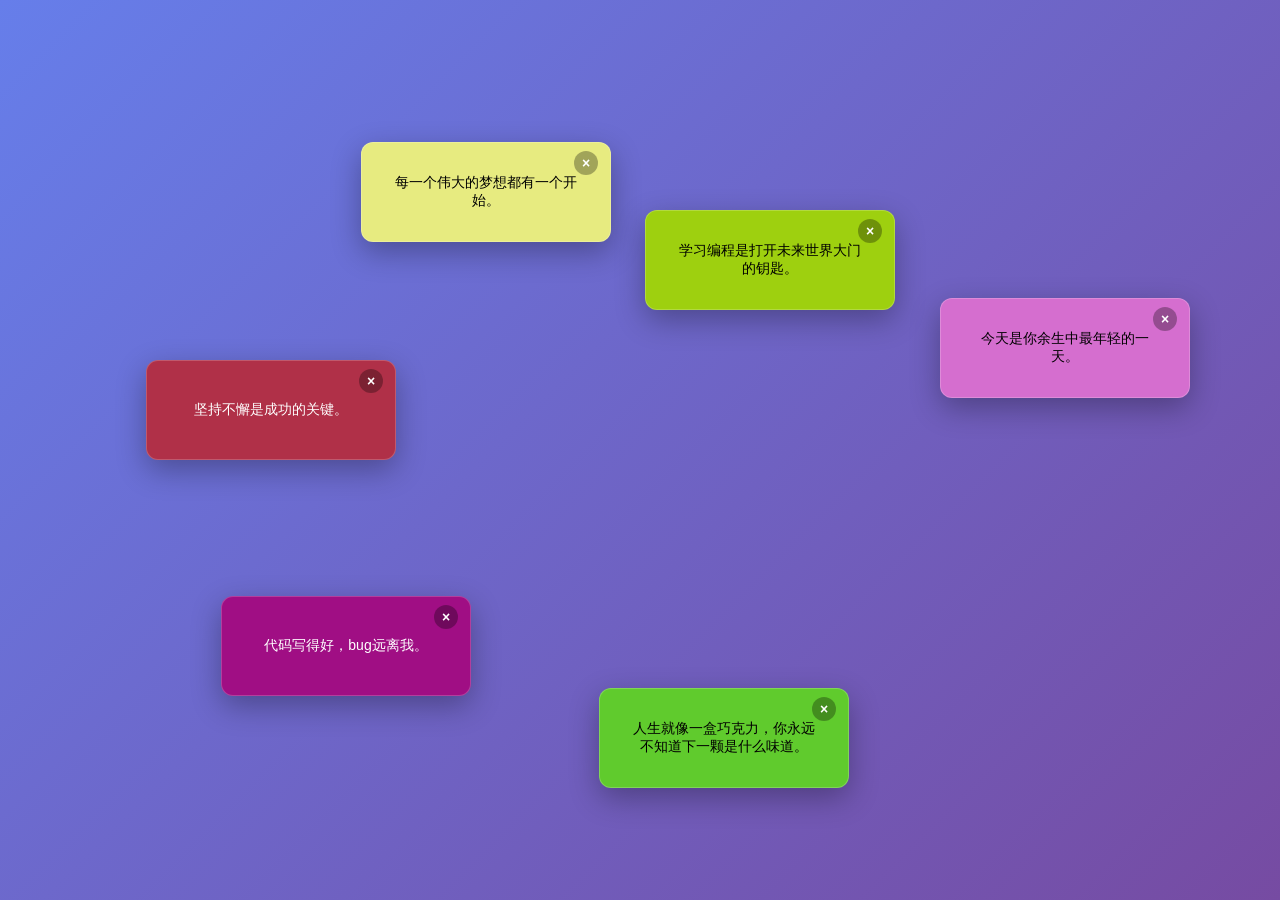
==== index.html @ d0729423 "Add files via upload" ====
<!DOCTYPE html>
<html lang="zh-CN">
<head>
    <meta charset="UTF-8">
    <meta name="viewport" content="width=device-width, initial-scale=1.0">
    <title>随机窗口生成器</title>
    <style>
        * {
            margin: 0;
            padding: 0;
            box-sizing: border-box;
        }

        body {
            font-family: "PingFang SC", "Microsoft YaHei", sans-serif;
            background: linear-gradient(135deg, #667eea 0%, #764ba2 100%);
            min-height: 100vh;
            overflow: hidden;
        }

        .message-window {
            position: fixed;
            width: 250px;
            min-height: 100px;
            border-radius: 12px;
            box-shadow: 0 10px 30px rgba(0,0,0,0.3);
            display: flex;
            align-items: center;
            justify-content: center;
            text-align: center;
            padding: 20px;
            font-size: 14px;
            color: white;
            z-index: 1000;
            cursor: move;
            transition: all 0.3s ease;
            border: 1px solid rgba(255,255,255,0.2);
        }

        .close-btn {
            position: absolute;
            top: 8px;
            right: 12px;
            background: rgba(0,0,0,0.3);
            border: none;
            color: white;
            border-radius: 50%;
            width: 24px;
            height: 24px;
            cursor: pointer;
            font-size: 14px;
            font-weight: bold;
            display: flex;
            align-items: center;
            justify-content: center;
        }

        .close-btn:hover {
            background: rgba(0,0,0,0.5);
            transform: scale(1.1);
        }
    </style>
</head>
<body>
    <script>
        // 页面加载后自动开始
        window.addEventListener('load', function() {
            const sentences = [
                "人生就像一盒巧克力，你永远不知道下一颗是什么味道。",
                "代码写得好，bug远离我。",
                "学习编程是打开未来世界大门的钥匙。",
                "每一个伟大的梦想都有一个开始。",
                "坚持不懈是成功的关键。",
                "今天是你余生中最年轻的一天。",
                "创新就是把复杂的事情变得简单。",
                "耐心是智慧的伙伴。",
                "机会总是留给有准备的人。",
                "行动胜过千言万语。"
            ];

            let currentIndex = 0;
            let windowCount = 0;
            const intervalMs = 100;

            function generateRandomColor() {
                const r = Math.floor(Math.random() * 256).toString(16).padStart(2, '0');
                const g = Math.floor(Math.random() * 256).toString(16).padStart(2, '0');
                const b = Math.floor(Math.random() * 256).toString(16).padStart(2, '0');
                return `#${r}${g}${b}`;
            }

            function chooseTextColor(backgroundColor) {
                const r = parseInt(backgroundColor.substring(1, 3), 16);
                const g = parseInt(backgroundColor.substring(3, 5), 16);
                const b = parseInt(backgroundColor.substring(5, 7), 16);
                const brightness = (r * 299 + g * 587 + b * 114) / 1000;
                return brightness < 128 ? 'white' : 'black';
            }

            function getRandomPosition() {
                const windowWidth = 250;
                const windowHeight = 100;
                const maxX = window.innerWidth - windowWidth - 20;
                const maxY = window.innerHeight - windowHeight - 20;
                const x = Math.max(10, Math.floor(Math.random() * maxX));
                const y = Math.max(10, Math.floor(Math.random() * maxY));
                return { x, y };
            }

            function createWindow() {
                if (currentIndex >= sentences.length) {
                    currentIndex = 0;
                }

                const sentence = sentences[currentIndex];
                const bgColor = generateRandomColor();
                const textColor = chooseTextColor(bgColor);
                const position = getRandomPosition();

                const windowElement = document.createElement('div');
                windowElement.className = 'message-window';
                windowElement.style.backgroundColor = bgColor;
                windowElement.style.color = textColor;
                windowElement.style.left = `${position.x}px`;
                windowElement.style.top = `${position.y}px`;

                windowElement.innerHTML = `
                    <button class="close-btn" onclick="this.parentElement.remove()">×</button>
                    <div style="padding: 10px; word-break: break-word;">${sentence}</div>
                `;

                // 添加拖拽功能
                let pos1 = 0, pos2 = 0, pos3 = 0, pos4 = 0;
                windowElement.onmousedown = dragMouseDown;

                function dragMouseDown(e) {
                    e = e || window.event;
                    e.preventDefault();
                    pos3 = e.clientX;
                    pos4 = e.clientY;
                    document.onmouseup = closeDragElement;
                    document.onmousemove = elementDrag;
                }

                function elementDrag(e) {
                    e = e || window.event;
                    e.preventDefault();
                    pos1 = pos3 - e.clientX;
                    pos2 = pos4 - e.clientY;
                    pos3 = e.clientX;
                    pos4 = e.clientY;
                    windowElement.style.top = (windowElement.offsetTop - pos2) + "px";
                    windowElement.style.left = (windowElement.offsetLeft - pos1) + "px";
                }

                function closeDragElement() {
                    document.onmouseup = null;
                    document.onmousemove = null;
                }

                document.body.appendChild(windowElement);
                windowCount++;
                currentIndex++;
            }

            // 延迟1秒后开始生成，模拟Python代码的after(1000)
            setTimeout(() => {
                // 每100ms生成一个窗口，与Python代码interval_ms=100一致
                setInterval(createWindow, intervalMs);
            }, 1000);
        });
    </script>
</body>
</html>
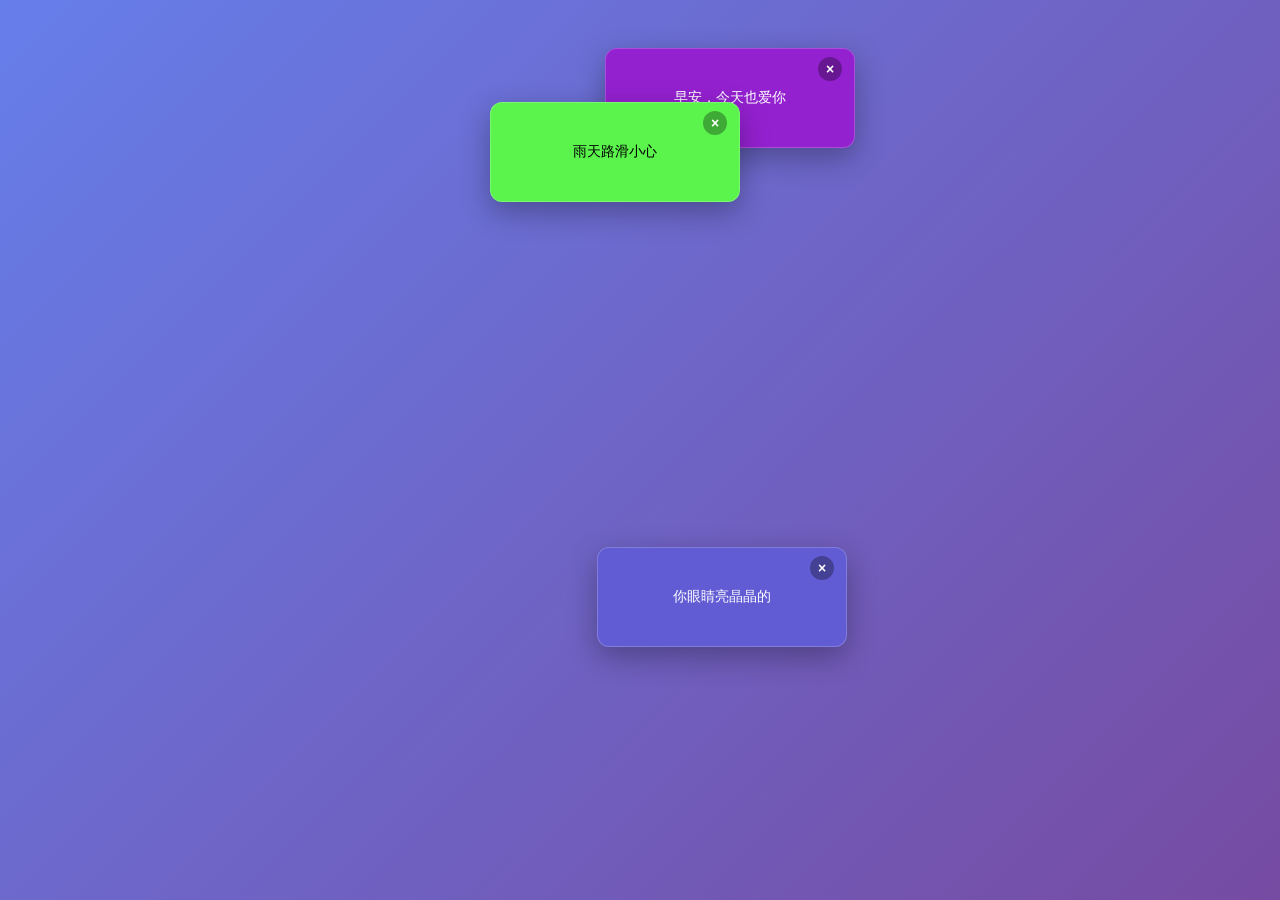
==== commit 80ebed20: "Update index.html" ====
--- a/index.html
+++ b/index.html
@@ -33,7 +33,7 @@
             color: white;
             z-index: 1000;
             cursor: move;
-            transition: all 0.3s ease;
+            transition: all 0.3 ease;
             border: 1px solid rgba(255,255,255,0.2);
         }
 
@@ -66,16 +66,124 @@
         // 页面加载后自动开始
         window.addEventListener('load', function() {
             const sentences = [
-                "人生就像一盒巧克力，你永远不知道下一颗是什么味道。",
-                "代码写得好，bug远离我。",
-                "学习编程是打开未来世界大门的钥匙。",
-                "每一个伟大的梦想都有一个开始。",
-                "坚持不懈是成功的关键。",
-                "今天是你余生中最年轻的一天。",
-                "创新就是把复杂的事情变得简单。",
-                "耐心是智慧的伙伴。",
-                "机会总是留给有准备的人。",
-                "行动胜过千言万语。"
+                "早安，今天也爱你",  
+    "雨天路滑小心",      
+    "你眼睛亮晶晶的",    
+    "累了就歇会儿",      
+    "给你留了糖果",      
+    "晚安，晚安晚安",    
+    "想陪你走一段",      
+    "你的笑治愈我",      
+    "天冷，喝口热汤",    
+    "今天也很想你",      
+    "别怕，有我在呀",    
+    "头发乱了，我帮你",  
+    "早餐吃了吗？",      
+    "月光洒在你身上",    
+    "慢慢来，不着急",    
+    "你喜欢的我都记着",  
+    "下雨，带伞没？",    
+    "抱一下会暖和",      
+    "今天辛苦啦",        
+    "想和你分享日常",    
+    "你比糖还甜",        
+    "早点睡，明天见",    
+    "风吹得像你手",      
+    "睡不着，想你了",    
+    "你是我小确幸",      
+    "天晴，一起散步",    
+    "别熬夜，对身体好",  
+    "你的存在很安心",    
+    "想帮你揉揉肩",      
+    "早餐吃热的哦",      
+    "下雨，别淋湿",      
+    "你声音治愈我",      
+    "和你聊天很放松",    
+    "今天也要开心呀",    
+    "晚安，做个甜梦",    
+    "你是我心之所向",    
+    "天冷，围巾戴上",    
+    "累了就靠我肩上",    
+    "给你留了灯",        
+    "想牵你的手走",      
+    "你笑起来像春天",    
+    "记得带外套",        
+    "今天也很喜欢你",    
+    "别担心，有我呢",    
+    "你是我小太阳",      
+    "下雨，路上慢点",    
+    "想给你买奶茶",      
+    "晚安，爱你哟",      
+    "你头发该梳了",      
+    "今天过得怎么样？",  
+    "抱你一下就好",      
+    "你比星星亮",        
+    "早点休息呀",        
+    "想和你一起吃饭",    
+    "天凉，多穿点",      
+    "你笑起来真好看",    
+    "给你带了零食",      
+    "睡吧，梦里有我",    
+    "天晴，一起去玩",    
+    "别熬夜，早点睡",    
+    "你的名字我记牢",    
+    "想帮你拿东西",      
+    "早餐吃鸡蛋哦",      
+    "下雨，别踩水坑",    
+    "今天也想见你",      
+    "别担心，有我陪",    
+    "你是我小温暖",      
+    "下雨，路上小心",    
+    "想给你送花",        
+    "晚安，爱你哦",      
+    "你头发该洗了",      
+    "今天累不累？",      
+    "抱你，就不冷了",    
+    "你比月亮圆",        
+    "早点睡，身体好",    
+    "想和你一起散步",    
+    "天凉，穿秋裤",      
+    "你笑起来真甜",      
+    "给你带了水果",      
+    "你是我小幸运",      
+    "下雨，别淋感冒",    
+    "想给你买蛋糕",      
+    "晚安，做个美梦",    
+    "你是我心头好",      
+    "天冷，戴手套",      
+    "累了就说出来",      
+    "想帮你揉肩膀",      
+    "早餐吃包子哦",      
+    "下雨，别弄湿鞋子",  
+    "你声音很温柔",      
+    "和你一起很放松",    
+    "今天也要开心哦",    
+    "想牵你的指尖",      
+    "你笑起来像阳光",    
+    "记得带伞呀",        
+    "今天也想聊天",      
+    "你是心尖宝",        
+    "天冷，喝热汤哦",    
+    "累了就休息会儿",    
+    "想牵你的衣角",      
+    "你笑很温柔",        
+    "天冷，围巾围好",    
+    "累了就休息下",      
+    "给你留了位置",      
+    "想牵你的手",        
+    "你笑很治愈",        
+    "记得带外套啦",      
+    "今天也想见你呀",    
+    "别担心，我陪",      
+    "你是小幸运",        
+    "下雨，别淋湿啦",    
+    "想给你送花呀",      
+    "你是心头好",        
+    "天冷，戴手套呀",    
+    "想牵你的衣角呀",    
+    "你笑很温柔呀",      
+    "记得带外套哦",      
+    "今天也很爱你呀"   
             ];
 
             let currentIndex = 0;
@@ -172,3 +280,4 @@
     </script>
 </body>
 </html>
+
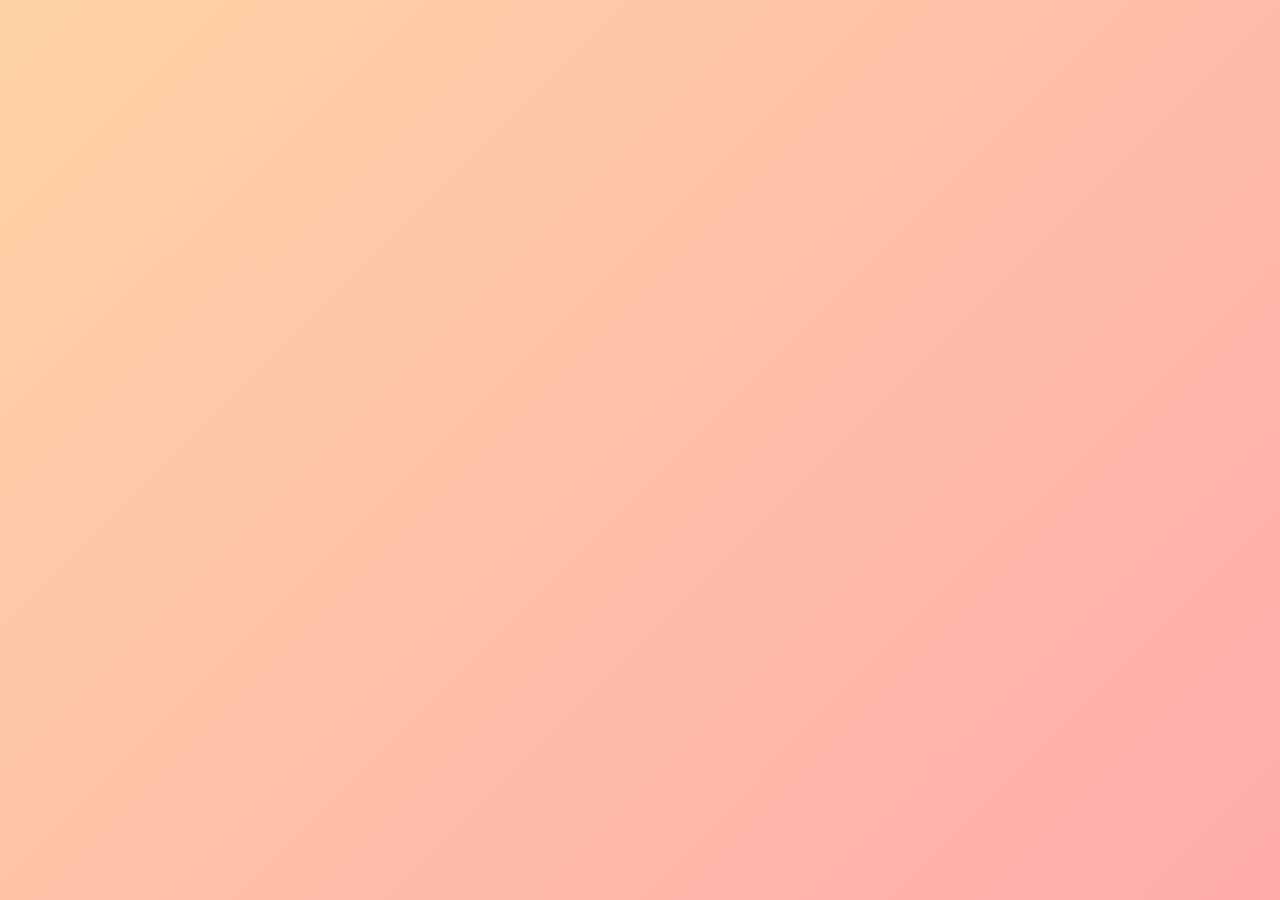
==== commit 69844aaf: "Update index.html" ====
--- a/index.html
+++ b/index.html
@@ -3,7 +3,7 @@
 <head>
     <meta charset="UTF-8">
     <meta name="viewport" content="width=device-width, initial-scale=1.0">
-    <title>随机窗口生成器</title>
+    <title>西南真IKUN的祝福</title>
     <style>
         * {
             margin: 0;
@@ -13,15 +13,15 @@
 
         body {
             font-family: "PingFang SC", "Microsoft YaHei", sans-serif;
-            background: linear-gradient(135deg, #667eea 0%, #764ba2 100%);
+            background: linear-gradient(135deg, #FFD3A5 0%, #FFABAB 100%);
             min-height: 100vh;
             overflow: hidden;
         }
 
         .message-window {
             position: fixed;
-            width: 250px;
-            min-height: 100px;
+            width: 150px;
+            min-height: 60px;
             border-radius: 12px;
             box-shadow: 0 10px 30px rgba(0,0,0,0.3);
             display: flex;
@@ -183,7 +183,9 @@
     "想牵你的衣角呀",    
     "你笑很温柔呀",      
     "记得带外套哦",      
-    "今天也很爱你呀"   
+    "今天也很爱你呀"
+    “装逼我让你飞起来”
+     “小逼崽子”
             ];
 
             let currentIndex = 0;
@@ -281,3 +283,6 @@
 </body>
 </html>
 
+
+
+
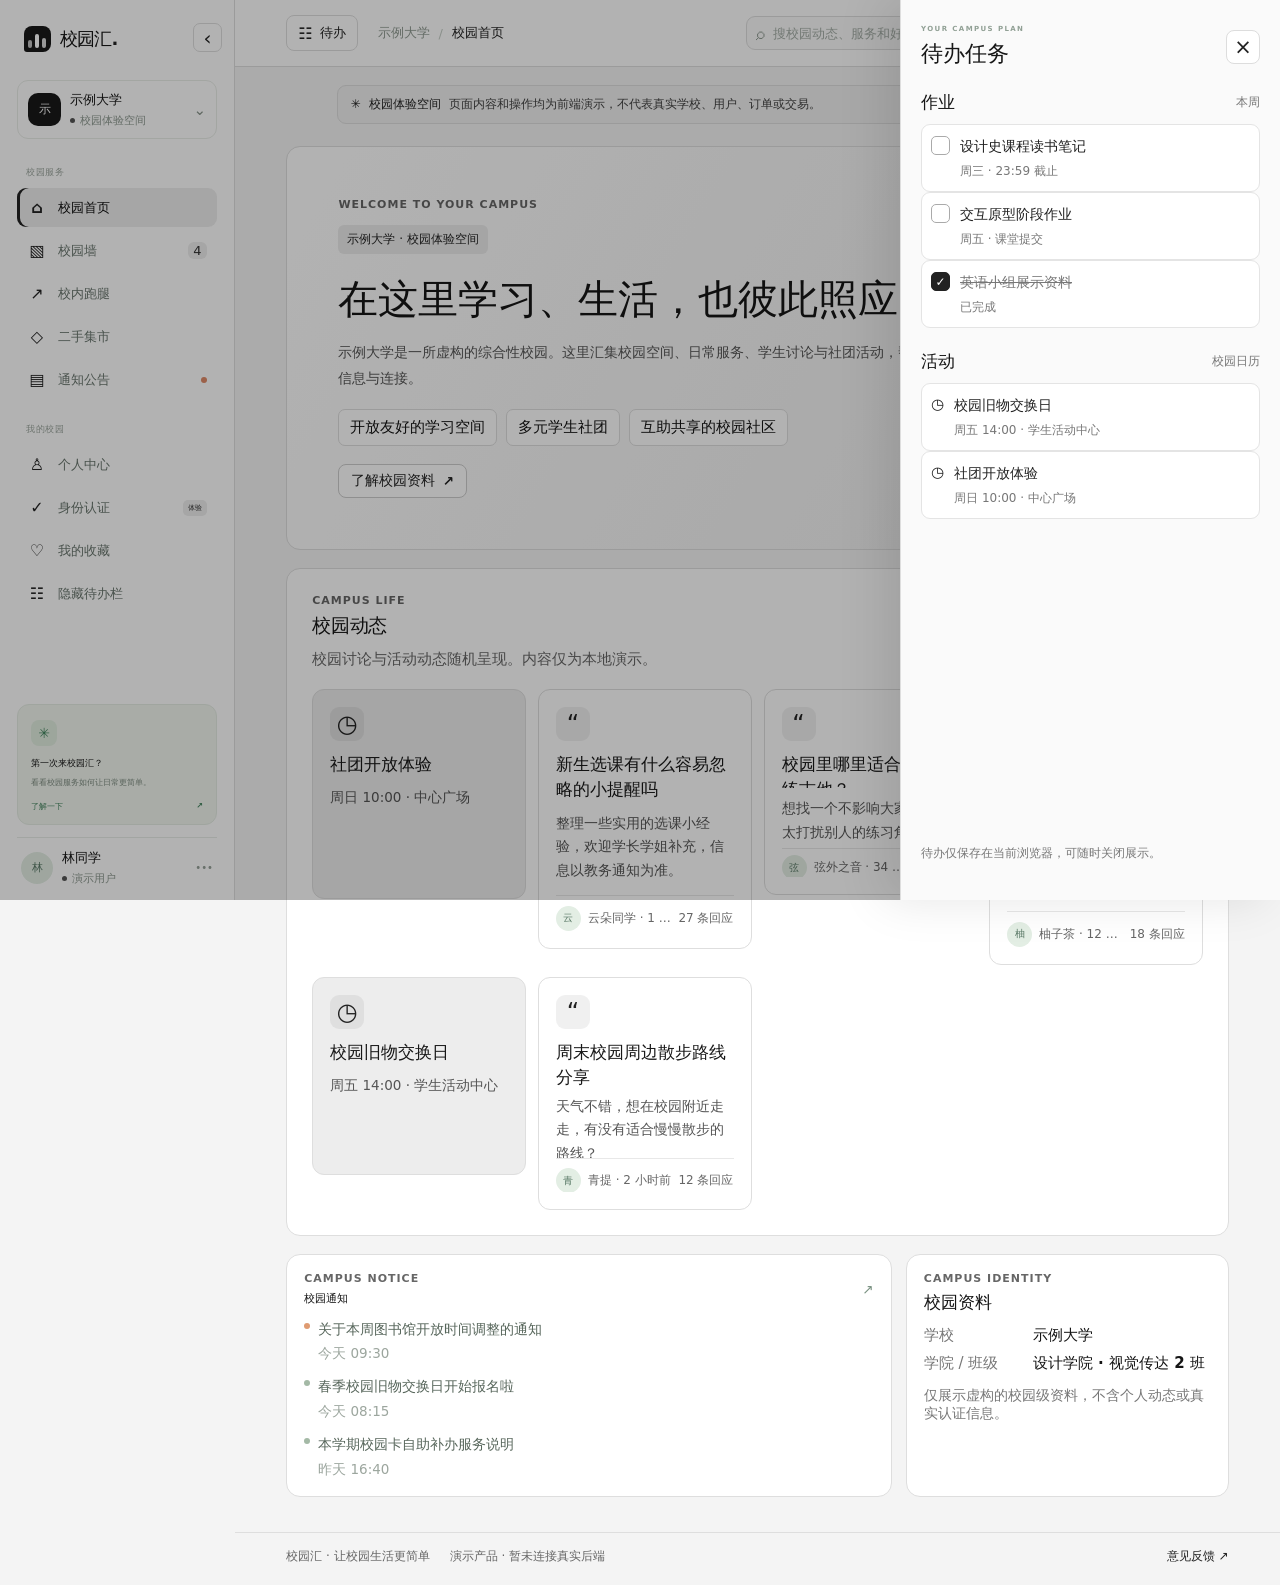
==== commit 442f4338: "Add files via upload" ====
--- a/index.html
+++ b/index.html
@@ -1,288 +1,97 @@
-<!DOCTYPE html>
+<!doctype html>
 <html lang="zh-CN">
-<head>
-    <meta charset="UTF-8">
-    <meta name="viewport" content="width=device-width, initial-scale=1.0">
-    <title>西南真IKUN的祝福</title>
-    <style>
-        * {
-            margin: 0;
-            padding: 0;
-            box-sizing: border-box;
-        }
+  <head>
+    <meta charset="utf-8" />
+    <meta name="viewport" content="width=device-width, initial-scale=1" />
+    <meta name="theme-color" content="#f4f4f4" />
+    <meta name="description" content="校园汇——连接同校同学的校园生活服务平台。发现校园动态、互助跑腿、二手好物与校园通知。" />
+    <meta name="keywords" content="校园汇,校园生活,校园跑腿,校园二手,校园社区" />
+    <title>校园汇 — 校园生活，一起汇</title>
+    <link rel="stylesheet" href="./style.css" />
+    <script src="./content.js" defer></script>
+    <script src="./api.js" defer></script>
+    <script src="./script.js" defer></script>
+  </head>
+  <body>
+    <a class="skip-link" href="#main-content">跳到主要内容</a>
+    <div class="app-frame">
+      <aside class="sidebar" id="sidebar">
+        <a class="brand" href="#/home" aria-label="校园汇首页">
+          <span class="brand-icon" aria-hidden="true"><span></span><span></span><span></span></span>
+          <span>校园汇<span class="brand-period">.</span></span>
+        </a>
+        <button class="nav-collapse-button" type="button" data-action="toggle-nav" aria-label="折叠导航栏" aria-controls="sidebar" aria-expanded="true"><span aria-hidden="true">‹</span></button>
+        <button class="campus-switcher" type="button" data-action="campus-switch">
+          <span class="campus-avatar">示</span><span class="campus-name"><strong>示例大学</strong><small><i></i> 校园体验空间</small></span><span class="chevron">⌄</span>
+        </button>
+        <div class="side-label">校园服务</div>
+        <nav class="side-nav" aria-label="校园服务导航">
+          <a href="#/home" data-route="home"><span class="nav-icon">⌂</span>校园首页</a>
+          <a href="#/wall" data-route="wall"><span class="nav-icon">▧</span>校园墙<span class="nav-count" id="wall-count">4</span></a>
+          <a href="#/errands" data-route="errands"><span class="nav-icon">↗</span>校内跑腿</a>
+          <a href="#/market" data-route="market"><span class="nav-icon">◇</span>二手集市</a>
+          <a href="#/notices" data-route="notices"><span class="nav-icon">▤</span>通知公告<span class="unread-dot" id="notice-dot"></span></a>
+        </nav>
+        <div class="side-label side-label-spaced">我的校园</div>
+        <nav class="side-nav" aria-label="个人中心导航">
+          <a href="#/profile" data-route="profile"><span class="nav-icon">♙</span>个人中心</a>
+          <button type="button" class="side-link" data-action="verify"><span class="nav-icon">✓</span>身份认证<span class="side-tag">体验</span></button>
+          <button type="button" class="side-link" data-action="saved"><span class="nav-icon">♡</span>我的收藏</button>
+          <button type="button" class="side-link" data-action="toggle-tasks" aria-controls="task-rail" aria-expanded="true"><span class="nav-icon">☷</span><span data-task-toggle-label>隐藏待办栏</span></button>
+        </nav>
+        <div class="sidebar-bottom">
+          <div class="help-card"><span class="help-spark">✳</span><strong>第一次来校园汇？</strong><p>看看校园服务如何让日常更简单。</p><button type="button" data-action="guide">了解一下 <span>↗</span></button></div>
+          <button class="user-mini" type="button" data-action="profile-drawer" aria-label="打开用户资料"><span class="user-avatar">林</span><span><strong>林同学</strong><small><i></i> 演示用户</small></span><span class="user-more">•••</span></button>
+        </div>
+      </aside>
 
-        body {
-            font-family: "PingFang SC", "Microsoft YaHei", sans-serif;
-            background: linear-gradient(135deg, #FFD3A5 0%, #FFABAB 100%);
-            min-height: 100vh;
-            overflow: hidden;
-        }
+      <div class="mobile-backdrop" data-action="close-menu"></div>
+      <div class="task-backdrop" data-action="close-tasks" aria-hidden="true"></div>
+      <aside class="task-rail" id="task-rail" aria-label="待办任务栏" aria-hidden="true" inert>
+        <div class="task-rail-heading"><div><p class="eyebrow">YOUR CAMPUS PLAN</p><h2>待办任务</h2></div><button type="button" class="task-close" data-action="toggle-tasks" aria-label="隐藏待办栏" aria-controls="task-rail">×</button></div>
+        <div class="task-category">
+          <div class="task-category-heading"><h3>作业</h3><span>本周</span></div>
+          <div id="homework-list"></div>
+        </div>
+        <div class="task-category">
+          <div class="task-category-heading"><h3>活动</h3><span>校园日历</span></div>
+          <div id="activity-list"></div>
+        </div>
+        <p class="task-demo-note">待办仅保存在当前浏览器，可随时关闭展示。</p>
+      </aside>
+      <div class="main-column">
+        <header class="topbar">
+          <button class="mobile-menu" type="button" data-action="menu" aria-label="打开导航" aria-expanded="false"><span></span><span></span></button>
+          <button class="task-open-button" type="button" data-action="toggle-tasks" aria-controls="task-rail" aria-expanded="true"><span aria-hidden="true">☷</span><span>待办</span></button>
+          <div class="breadcrumb"><span>示例大学</span><b>/</b><strong id="current-page-name">校园首页</strong></div>
+          <label class="global-search"><span aria-hidden="true">⌕</span><input id="global-search" type="search" placeholder="搜校园动态、服务和好物" aria-label="搜索校园动态、服务和好物" /><kbd>⌘ K</kbd></label>
+          <button class="icon-button top-notice" type="button" data-route-link="notices" aria-label="查看通知"><span>♧</span><i id="top-notice-dot"></i></button>
+          <button class="top-profile" type="button" data-action="profile-drawer" aria-label="打开用户资料"><span class="user-avatar">林</span><span>林同学</span><span class="chevron">⌄</span></button>
+        </header>
 
-        .message-window {
-            position: fixed;
-            width: 150px;
-            min-height: 60px;
-            border-radius: 12px;
-            box-shadow: 0 10px 30px rgba(0,0,0,0.3);
-            display: flex;
-            align-items: center;
-            justify-content: center;
-            text-align: center;
-            padding: 20px;
-            font-size: 14px;
-            color: white;
-            z-index: 1000;
-            cursor: move;
-            transition: all 0.3 ease;
-            border: 1px solid rgba(255,255,255,0.2);
-        }
+        <main id="main-content" tabindex="-1">
+          <div class="demo-banner"><span>✳</span><span><strong>校园体验空间</strong> 页面内容和操作均为前端演示，不代表真实学校、用户、订单或交易。</span><button type="button" aria-label="关闭提示" data-action="dismiss-banner">×</button></div>
+          <div id="view-root" aria-live="polite"></div>
+        </main>
+        <footer class="page-footer"><span>校园汇 · 让校园生活更简单</span><span>演示产品 · 暂未连接真实后端</span><a href="mailto:hello@campushui.example">意见反馈 ↗</a></footer>
+      </div>
+    </div>
 
-        .close-btn {
-            position: absolute;
-            top: 8px;
-            right: 12px;
-            background: rgba(0,0,0,0.3);
-            border: none;
-            color: white;
-            border-radius: 50%;
-            width: 24px;
-            height: 24px;
-            cursor: pointer;
-            font-size: 14px;
-            font-weight: bold;
-            display: flex;
-            align-items: center;
-            justify-content: center;
-        }
+    <div class="profile-backdrop" data-action="close-profile" hidden></div>
+    <aside class="profile-drawer" id="profile-drawer" aria-label="用户资料" aria-hidden="true" inert>
+      <button type="button" class="profile-drawer-close" data-action="close-profile" aria-label="关闭用户资料">×</button>
+      <div class="profile-drawer-user"><span class="user-avatar" data-profile-avatar>林</span><div><strong data-profile-name>林同学</strong><small>校园演示用户</small></div></div>
+      <p class="eyebrow">CAMPUS IDENTITY</p>
+      <h2>校园资料</h2>
+      <div class="profile-school-info"><span>学校资料</span><strong data-profile-school>示例大学</strong><span>学院 / 班级</span><strong data-profile-class>设计学院 · 视觉传达 2 班</strong><span>身份状态</span><strong>演示账号，未验证真实身份</strong></div>
+      <p class="profile-drawer-note">未完成学校认证前，仅展示学校和校级资料；请勿填写真实学籍信息。</p>
+      <a class="button button-primary button-block" href="#/profile" data-action="close-profile">个人资料与设置</a>
+    </aside>
 
-        .close-btn:hover {
-            background: rgba(0,0,0,0.5);
-            transform: scale(1.1);
-        }
-    </style>
-</head>
-<body>
-    <script>
-        // 页面加载后自动开始
-        window.addEventListener('load', function() {
-            const sentences = [
-                "早安，今天也爱你",  
-    "雨天路滑小心",      
-    "你眼睛亮晶晶的",    
-    "累了就歇会儿",      
-    "给你留了糖果",      
-    "晚安，晚安晚安",    
-    "想陪你走一段",      
-    "你的笑治愈我",      
-    "天冷，喝口热汤",    
-    "今天也很想你",      
-    "别怕，有我在呀",    
-    "头发乱了，我帮你",  
-    "早餐吃了吗？",      
-    "月光洒在你身上",    
-    "慢慢来，不着急",    
-    "你喜欢的我都记着",  
-    "下雨，带伞没？",    
-    "抱一下会暖和",      
-    "今天辛苦啦",        
-    "想和你分享日常",    
-    "你比糖还甜",        
-    "早点睡，明天见",    
-    "风吹得像你手",      
-    "睡不着，想你了",    
-    "你是我小确幸",      
-    "天晴，一起散步",    
-    "别熬夜，对身体好",  
-    "你的存在很安心",    
-    "想帮你揉揉肩",      
-    "早餐吃热的哦",      
-    "下雨，别淋湿",      
-    "你声音治愈我",      
-    "和你聊天很放松",    
-    "今天也要开心呀",    
-    "晚安，做个甜梦",    
-    "你是我心之所向",    
-    "天冷，围巾戴上",    
-    "累了就靠我肩上",    
-    "给你留了灯",        
-    "想牵你的手走",      
-    "你笑起来像春天",    
-    "记得带外套",        
-    "今天也很喜欢你",    
-    "别担心，有我呢",    
-    "你是我小太阳",      
-    "下雨，路上慢点",    
-    "想给你买奶茶",      
-    "晚安，爱你哟",      
-    "你头发该梳了",      
-    "今天过得怎么样？",  
-    "抱你一下就好",      
-    "你比星星亮",        
-    "早点休息呀",        
-    "想和你一起吃饭",    
-    "天凉，多穿点",      
-    "你笑起来真好看",    
-    "给你带了零食",      
-    "睡吧，梦里有我",    
-    "天晴，一起去玩",    
-    "别熬夜，早点睡",    
-    "你的名字我记牢",    
-    "想帮你拿东西",      
-    "早餐吃鸡蛋哦",      
-    "下雨，别踩水坑",    
-    "今天也想见你",      
-    "别担心，有我陪",    
-    "你是我小温暖",      
-    "下雨，路上小心",    
-    "想给你送花",        
-    "晚安，爱你哦",      
-    "你头发该洗了",      
-    "今天累不累？",      
-    "抱你，就不冷了",    
-    "你比月亮圆",        
-    "早点睡，身体好",    
-    "想和你一起散步",    
-    "天凉，穿秋裤",      
-    "你笑起来真甜",      
-    "给你带了水果",      
-    "你是我小幸运",      
-    "下雨，别淋感冒",    
-    "想给你买蛋糕",      
-    "晚安，做个美梦",    
-    "你是我心头好",      
-    "天冷，戴手套",      
-    "累了就说出来",      
-    "想帮你揉肩膀",      
-    "早餐吃包子哦",      
-    "下雨，别弄湿鞋子",  
-    "你声音很温柔",      
-    "和你一起很放松",    
-    "今天也要开心哦",    
-    "想牵你的指尖",      
-    "你笑起来像阳光",    
-    "记得带伞呀",        
-    "今天也想聊天",      
-    "你是心尖宝",        
-    "天冷，喝热汤哦",    
-    "累了就休息会儿",    
-    "想牵你的衣角",      
-    "你笑很温柔",        
-    "天冷，围巾围好",    
-    "累了就休息下",      
-    "给你留了位置",      
-    "想牵你的手",        
-    "你笑很治愈",        
-    "记得带外套啦",      
-    "今天也想见你呀",    
-    "别担心，我陪",      
-    "你是小幸运",        
-    "下雨，别淋湿啦",    
-    "想给你送花呀",      
-    "你是心头好",        
-    "天冷，戴手套呀",    
-    "想牵你的衣角呀",    
-    "你笑很温柔呀",      
-    "记得带外套哦",      
-    "今天也很爱你呀"
-    “装逼我让你飞起来”
-     “小逼崽子”
-            ];
-
-            let currentIndex = 0;
-            let windowCount = 0;
-            const intervalMs = 100;
-
-            function generateRandomColor() {
-                const r = Math.floor(Math.random() * 256).toString(16).padStart(2, '0');
-                const g = Math.floor(Math.random() * 256).toString(16).padStart(2, '0');
-                const b = Math.floor(Math.random() * 256).toString(16).padStart(2, '0');
-                return `#${r}${g}${b}`;
-            }
-
-            function chooseTextColor(backgroundColor) {
-                const r = parseInt(backgroundColor.substring(1, 3), 16);
-                const g = parseInt(backgroundColor.substring(3, 5), 16);
-                const b = parseInt(backgroundColor.substring(5, 7), 16);
-                const brightness = (r * 299 + g * 587 + b * 114) / 1000;
-                return brightness < 128 ? 'white' : 'black';
-            }
-
-            function getRandomPosition() {
-                const windowWidth = 250;
-                const windowHeight = 100;
-                const maxX = window.innerWidth - windowWidth - 20;
-                const maxY = window.innerHeight - windowHeight - 20;
-                const x = Math.max(10, Math.floor(Math.random() * maxX));
-                const y = Math.max(10, Math.floor(Math.random() * maxY));
-                return { x, y };
-            }
-
-            function createWindow() {
-                if (currentIndex >= sentences.length) {
-                    currentIndex = 0;
-                }
-
-                const sentence = sentences[currentIndex];
-                const bgColor = generateRandomColor();
-                const textColor = chooseTextColor(bgColor);
-                const position = getRandomPosition();
-
-                const windowElement = document.createElement('div');
-                windowElement.className = 'message-window';
-                windowElement.style.backgroundColor = bgColor;
-                windowElement.style.color = textColor;
-                windowElement.style.left = `${position.x}px`;
-                windowElement.style.top = `${position.y}px`;
-
-                windowElement.innerHTML = `
-                    <button class="close-btn" onclick="this.parentElement.remove()">×</button>
-                    <div style="padding: 10px; word-break: break-word;">${sentence}</div>
-                `;
-
-                // 添加拖拽功能
-                let pos1 = 0, pos2 = 0, pos3 = 0, pos4 = 0;
-                windowElement.onmousedown = dragMouseDown;
-
-                function dragMouseDown(e) {
-                    e = e || window.event;
-                    e.preventDefault();
-                    pos3 = e.clientX;
-                    pos4 = e.clientY;
-                    document.onmouseup = closeDragElement;
-                    document.onmousemove = elementDrag;
-                }
-
-                function elementDrag(e) {
-                    e = e || window.event;
-                    e.preventDefault();
-                    pos1 = pos3 - e.clientX;
-                    pos2 = pos4 - e.clientY;
-                    pos3 = e.clientX;
-                    pos4 = e.clientY;
-                    windowElement.style.top = (windowElement.offsetTop - pos2) + "px";
-                    windowElement.style.left = (windowElement.offsetLeft - pos1) + "px";
-                }
-
-                function closeDragElement() {
-                    document.onmouseup = null;
-                    document.onmousemove = null;
-                }
-
-                document.body.appendChild(windowElement);
-                windowCount++;
-                currentIndex++;
-            }
-
-            // 延迟1秒后开始生成，模拟Python代码的after(1000)
-            setTimeout(() => {
-                // 每100ms生成一个窗口，与Python代码interval_ms=100一致
-                setInterval(createWindow, intervalMs);
-            }, 1000);
-        });
-    </script>
-</body>
+    <div class="toast-region" id="toast-region" aria-live="polite" aria-atomic="true"></div>
+    <dialog class="app-dialog" id="app-dialog" aria-labelledby="dialog-title">
+      <form method="dialog" class="dialog-close-form"><button class="dialog-close" aria-label="关闭">×</button></form>
+      <div id="dialog-content"></div>
+    </dialog>
+  </body>
 </html>
-
-
-
-
--- a/style.css
+++ b/style.css
@@ -0,0 +1,1105 @@
+:root {
+  color-scheme: light;
+  --ink: #25332c;
+  --ink-soft: #56645c;
+  --muted: #8a958d;
+  --green: #348260;
+  --green-dark: #286b4f;
+  --green-pale: #e7f2e8;
+  --paper: #f5f7f4;
+  --surface: #fff;
+  --line: #e9ede8;
+  --shadow: 0 8px 24px rgb(34 58 42 / 5%);
+  --radius: 16px;
+  --font: "Inter", "Noto Sans SC", "Microsoft YaHei", system-ui, sans-serif;
+  font-family: var(--font);
+  font-synthesis: none;
+  text-rendering: optimizeLegibility;
+  -webkit-font-smoothing: antialiased;
+}
+
+* { box-sizing: border-box; }
+body { min-width: 320px; margin: 0; color: var(--ink); background: var(--paper); font-size: 13px; }
+button, input, select, textarea { font: inherit; }
+button, a { -webkit-tap-highlight-color: transparent; }
+button { color: inherit; }
+a { color: inherit; text-decoration: none; }
+button:focus-visible, a:focus-visible, input:focus-visible, select:focus-visible, textarea:focus-visible { outline: 3px solid rgb(70 150 107 / 32%); outline-offset: 2px; }
+::selection { color: #173b2a; background: #dcefe0; }
+.skip-link { position: fixed; z-index: 100; top: 9px; left: 9px; padding: 11px 15px; border-radius: 8px; color: white; background: #1f392c; transform: translateY(-150%); }
+.skip-link:focus { transform: translateY(0); }
+.app-frame { display: grid; min-height: 100vh; grid-template-columns: 235px minmax(0, 1fr); transition: grid-template-columns .34s cubic-bezier(.22, 1, .36, 1); }
+.sidebar { position: sticky; z-index: 21; top: 0; display: flex; width: auto; height: 100vh; flex-direction: column; padding: 25px 17px 14px; overflow-y: auto; border-right: 1px solid #e8ece7; background: #fbfcfa; transition: padding .34s cubic-bezier(.22, 1, .36, 1), box-shadow .25s ease; }
+.brand { display: inline-flex; width: fit-content; align-items: center; gap: 9px; margin: 1px 0 28px 7px; font-size: 18px; font-weight: 800; letter-spacing: -.8px; }
+.brand-period { color: #47a579; }
+.brand-icon { display: inline-flex; width: 27px; height: 26px; align-items: end; gap: 3px; padding: 4px; border-radius: 8px 8px 8px 3px; background: #378660; }
+.brand-icon span { width: 4px; border-radius: 4px; background: white; }
+.brand-icon span:nth-child(1) { height: 8px; opacity: .72; }
+.brand-icon span:nth-child(2) { height: 14px; }
+.brand-icon span:nth-child(3) { height: 10px; opacity: .84; }
+.campus-switcher { display: flex; width: 100%; align-items: center; gap: 9px; padding: 10px; border: 1px solid #e9ede8; border-radius: 11px; background: white; text-align: left; cursor: pointer; transition: border-color .18s ease, box-shadow .18s ease; }
+.campus-switcher:hover { border-color: #cbded0; box-shadow: var(--shadow); }
+.campus-avatar { display: grid; width: 33px; height: 33px; flex: 0 0 33px; place-items: center; border-radius: 10px; color: #fff; background: #689d77; font-size: 12px; font-weight: 700; }
+.campus-name, .user-mini > span:nth-child(2) { display: grid; min-width: 0; gap: 4px; }
+.campus-name strong { font-size: 10px; }
+.campus-name small, .user-mini small { display: flex; align-items: center; gap: 5px; color: #8d9990; font-size: 8px; }
+.campus-name small i, .user-mini small i { width: 5px; height: 5px; border-radius: 50%; background: #69b380; }
+.chevron { margin-left: auto; color: #87938a; }
+.side-label { margin: 27px 0 9px 9px; color: #9aa49c; font-size: 9px; font-weight: 600; letter-spacing: .5px; }
+.side-label-spaced { margin-top: 24px; }
+.side-nav { display: grid; gap: 4px; }
+.side-nav a, .side-link { position: relative; display: flex; min-height: 39px; align-items: center; gap: 11px; padding: 0 10px; border: 0; border-radius: 9px; color: #68756d; background: transparent; font-size: 10px; text-align: left; cursor: pointer; transition: color .18s ease, background .18s ease; }
+.side-nav a:hover, .side-link:hover { color: #286b4f; background: #f0f5f0; }
+.side-nav a.is-active { color: #2d7753; background: #eaf3ea; font-weight: 700; }
+.nav-icon { display: grid; width: 20px; place-items: center; color: #8c998f; font-size: 16px; }
+.side-nav a.is-active .nav-icon { color: #398461; }
+.nav-count { display: grid; min-width: 19px; height: 17px; place-items: center; margin-left: auto; padding-inline: 4px; border-radius: 6px; color: #758177; background: #eef2ed; font-size: 8px; }
+.nav-count[hidden], .unread-dot[hidden], #top-notice-dot[hidden] { display: none; }
+.unread-dot { width: 6px; height: 6px; margin-left: auto; border-radius: 50%; background: #df8b68; }
+.side-tag { margin-left: auto; padding: 3px 5px; border-radius: 5px; color: #7d8d7f; background: #edf2ed; font-size: 7px; }
+.sidebar-bottom { margin-top: auto; }
+.help-card { position: relative; padding: 15px 13px 12px; overflow: hidden; border: 1px solid #e5ece4; border-radius: 12px; background: #f1f6ef; }
+.help-spark { display: grid; width: 26px; height: 26px; place-items: center; border-radius: 8px; color: #40845d; background: #e1eddf; font-size: 14px; }
+.help-card > strong { display: block; margin-top: 11px; font-size: 9px; }
+.help-card p { margin: 6px 0 11px; color: #7e8c80; font-size: 8px; line-height: 1.7; }
+.help-card button { display: flex; width: 100%; justify-content: space-between; padding: 0; border: 0; color: #43835d; background: none; font-size: 8px; font-weight: 700; cursor: pointer; }
+.user-mini { display: flex; width: 100%; align-items: center; gap: 9px; margin-top: 12px; padding: 11px 4px 0; border: 0; border-top: 1px solid #e8ece7; background: none; text-align: left; cursor: pointer; }
+.user-avatar, .avatar { display: grid; flex: 0 0 auto; place-items: center; border-radius: 50%; color: #577764; background: #e3eee4; font-weight: 700; }
+.user-avatar { width: 32px; height: 32px; font-size: 11px; }
+.user-mini strong { font-size: 9px; }
+.user-more { margin-left: auto; color: #96a199; font-size: 10px; }
+.main-column { min-width: 0; grid-column: 2; grid-row: 1; }
+.topbar { position: sticky; z-index: 8; top: 0; display: flex; height: 67px; align-items: center; gap: 20px; padding: 0 clamp(22px, 4vw, 58px); border-bottom: 1px solid #e9ede8; background: rgb(255 255 255 / 93%); backdrop-filter: blur(15px); }
+.breadcrumb { display: flex; align-items: center; gap: 9px; color: #8e9990; font-size: 9px; white-space: nowrap; }
+.breadcrumb b { color: #c5cdc6; font-weight: 400; }
+.breadcrumb strong { color: #4b5c50; font-weight: 600; }
+.global-search { display: flex; width: min(315px, 32vw); height: 34px; align-items: center; gap: 8px; margin-left: auto; padding: 0 9px; border: 1px solid #e9ede8; border-radius: 9px; color: #919d94; background: #fafbf9; }
+.global-search > span { font-size: 17px; }
+.global-search input { width: 100%; min-width: 0; padding: 0; border: 0; outline: 0; color: #3a4c40; background: transparent; font-size: 9px; }
+.global-search input::placeholder { color: #a4ada6; }
+.global-search kbd { flex: 0 0 auto; padding: 3px 5px; border: 1px solid #e8ede8; border-radius: 4px; color: #a0a9a2; background: white; font-family: inherit; font-size: 7px; }
+.icon-button { position: relative; display: grid; width: 34px; height: 34px; flex: 0 0 auto; place-items: center; border: 1px solid #e9ede8; border-radius: 9px; color: #78857b; background: white; font-size: 16px; cursor: pointer; }
+.icon-button i { position: absolute; top: 7px; right: 7px; width: 5px; height: 5px; border: 1px solid white; border-radius: 50%; background: #e28b68; }
+.top-profile { display: flex; align-items: center; gap: 7px; padding: 0; border: 0; background: none; color: #55645b; font-size: 9px; cursor: pointer; }
+.top-profile .user-avatar { width: 29px; height: 29px; font-size: 10px; }
+.top-profile .chevron { margin-left: 1px; }
+.mobile-menu { display: none; }
+.demo-banner { display: flex; align-items: center; gap: 9px; margin: 18px clamp(22px, 4vw, 58px) 0; padding: 9px 12px; border: 1px solid #f0e8d7; border-radius: 9px; color: #806d4a; background: #fbf7ed; font-size: 8px; line-height: 1.6; }
+.demo-banner > span:first-child { color: #c49d4f; font-size: 12px; }
+.demo-banner strong { margin-right: 4px; color: #715b37; }
+.demo-banner button { margin-left: auto; padding: 0 3px; border: 0; color: #9e8d6c; background: transparent; font-size: 15px; cursor: pointer; }
+#main-content { min-height: calc(100vh - 110px); padding: 0 clamp(22px, 4vw, 58px) 35px; }
+.page-footer { display: flex; align-items: center; gap: 20px; padding: 15px clamp(22px, 4vw, 58px) 20px; border-top: 1px solid #e9ede8; color: #96a098; font-size: 8px; }
+.page-footer a { margin-left: auto; color: #62856d; }
+.welcome-block { position: relative; display: flex; min-height: 214px; align-items: center; justify-content: space-between; margin-top: 23px; padding: 29px 34px; overflow: hidden; border: 1px solid #e5ece3; border-radius: 17px; background: linear-gradient(105deg, #f2f7ed 0%, #eef5e9 55%, #e4f0e5 100%); }
+.welcome-block > div:first-child { position: relative; z-index: 1; }
+.welcome-date { display: flex; align-items: center; gap: 7px; color: #879386; font-size: 8px; }
+.date-sun { color: #d1a05c; font-size: 13px; }
+.welcome-divider { color: #c5cfc4; }
+.welcome-block h1 { margin: 15px 0 7px; color: #2d4234; font-size: clamp(24px, 2.5vw, 32px); letter-spacing: -1px; }
+.wave { display: inline-block; margin-left: 4px; color: #63a477; font-size: 16px; }
+.welcome-block p { margin: 0; color: #7c8b7d; font-size: 10px; }
+.welcome-art { position: absolute; top: 0; right: 0; width: 43%; height: 100%; overflow: hidden; }
+.art-sun { position: absolute; top: 32px; right: 28%; width: 68px; height: 68px; border-radius: 50%; background: #f1dcae; opacity: .75; }
+.art-cloud { position: absolute; z-index: 1; width: 60px; height: 18px; border-radius: 20px; background: rgb(255 255 255 / 63%); }
+.art-cloud::before, .art-cloud::after { position: absolute; bottom: 5px; width: 25px; height: 25px; border-radius: 50%; background: inherit; content: ""; }
+.art-cloud::before { left: 10px; }
+.art-cloud::after { right: 9px; width: 19px; height: 19px; }
+.cloud-one { top: 53px; right: 54%; }
+.cloud-two { top: 86px; right: 13%; transform: scale(.65); }
+.art-hill { position: absolute; right: -3%; bottom: -73px; width: 112%; height: 145px; border-radius: 50% 50% 0 0; background: #b5d1ae; transform: rotate(-5deg); }
+.hill-two { right: 24%; bottom: -94px; width: 98%; background: #8fb891; transform: rotate(9deg); }
+.art-path { position: absolute; right: 13%; bottom: -49px; z-index: 1; width: 66px; height: 94px; border: 10px solid #e6d8b6; border-bottom: 0; border-radius: 50% 50% 0 0; transform: rotate(24deg); }
+.welcome-art > span { position: absolute; z-index: 2; right: 19%; bottom: 24px; color: rgb(255 255 255 / 88%); font-size: 10px; font-weight: 700; line-height: 1.5; text-align: right; }
+.welcome-art small { font-size: 7px; font-weight: 500; opacity: .85; }
+.service-section { margin-top: 28px; }
+.section-title-row, .panel-heading { display: flex; align-items: end; justify-content: space-between; gap: 12px; }
+.eyebrow { margin: 0 0 6px; color: #91a095; font-size: 7px; font-weight: 700; letter-spacing: 1.4px; }
+.section-title-row h2, .panel-heading h2 { margin: 0; color: #314438; font-size: 16px; letter-spacing: -.3px; }
+.section-side-note { color: #99a49b; font-size: 8px; }
+.section-side-note span { margin-left: 4px; color: #c5a45c; }
+.service-grid { display: grid; grid-template-columns: repeat(3, minmax(0, 1fr)); gap: 10px; margin-top: 13px; }
+.service-card { position: relative; min-height: 132px; padding: 13px 14px; border: 1px solid #e9ede8; border-radius: 12px; background: white; transition: transform .2s ease, border-color .2s ease, box-shadow .2s ease; }
+.service-card:hover { border-color: #d3e4d4; box-shadow: var(--shadow); transform: translateY(-3px); }
+.service-card-top { display: flex; align-items: center; justify-content: space-between; }
+.service-icon { display: grid; width: 33px; height: 33px; place-items: center; border-radius: 10px; font-size: 16px; }
+.service-mint, .topic-mint { color: #358761; background: #e5f3e7; }
+.service-peach, .topic-peach { color: #c18753; background: #faf0e5; }
+.service-blue, .topic-blue { color: #648abc; background: #eaf0f9; }
+.service-lilac, .topic-lilac { color: #8975b6; background: #f0edf8; }
+.service-yellow { color: #a98e49; background: #f7f2e3; }
+.service-pink { color: #bc7484; background: #f8ecef; }
+.service-badge { padding: 4px 6px; border-radius: 5px; color: #7f8e80; background: #f4f6f2; font-size: 7px; }
+.service-card h3 { margin: 10px 0 4px; font-size: 10px; }
+.service-card > p { margin: 0; color: #8d9890; font-size: 8px; }
+.service-link { position: absolute; right: 13px; bottom: 12px; color: #609070; font-size: 7px; opacity: 0; transition: opacity .2s ease; }
+.service-link i { margin-left: 4px; font-style: normal; }
+.service-card:hover .service-link { opacity: 1; }
+.home-columns { display: grid; grid-template-columns: minmax(0, 1.7fr) minmax(220px, .8fr); gap: 14px; margin-top: 22px; }
+.home-main, .home-aside { display: grid; align-content: start; gap: 13px; }
+.content-panel, .aside-panel { border: 1px solid #e9ede8; border-radius: 13px; background: white; }
+.content-panel { padding: 16px; }
+.panel-heading { align-items: center; }
+.panel-heading h2 { font-size: 14px; }
+.inline-link { color: #5e8c6b; font-size: 8px; font-weight: 600; white-space: nowrap; }
+.inline-link span { margin-left: 5px; }
+.feed-tabs, .filter-tabs { display: flex; align-items: center; gap: 5px; }
+.feed-tabs { margin-top: 13px; padding-bottom: 9px; border-bottom: 1px solid #eef1ed; }
+.feed-tabs button, .filter-tabs button { padding: 6px 9px; border: 0; border-radius: 6px; color: #859188; background: transparent; font-size: 8px; cursor: pointer; }
+.feed-tabs button.is-selected, .filter-tabs button.is-selected { color: #367b55; background: #eaf3e9; font-weight: 700; }
+.post-list { display: grid; }
+.post-card { padding: 15px 1px 13px; border-bottom: 1px solid #eef1ed; }
+.post-card:last-child { border-bottom: 0; }
+.post-author { display: flex; align-items: center; gap: 8px; }
+.avatar { width: 31px; height: 31px; font-size: 10px; }
+.author-meta { display: grid; min-width: 0; gap: 4px; }
+.author-meta strong { font-size: 9px; }
+.author-meta small { overflow: hidden; color: #96a098; font-size: 7px; text-overflow: ellipsis; white-space: nowrap; }
+.author-meta small i { margin-inline: 3px; color: #c4ccc5; font-style: normal; }
+.verified-mark { display: inline-grid; width: 12px; height: 12px; place-items: center; margin-left: 4px; border-radius: 50%; color: #fff; background: #7aae83; font-size: 8px; font-style: normal; vertical-align: 1px; }
+.post-category { margin-left: auto; padding: 4px 6px; border-radius: 5px; color: #718778; background: #f3f6f1; font-size: 7px; white-space: nowrap; }
+.more-button { padding: 4px; border: 0; color: #a4ada6; background: transparent; letter-spacing: 2px; cursor: pointer; }
+.post-copy { margin: 11px 0 10px 39px; color: #56645b; font-size: 9px; line-height: 1.85; }
+.post-image { position: relative; height: 145px; margin-left: 39px; overflow: hidden; border-radius: 9px; }
+.photo-sun { background: linear-gradient(165deg, #dbedee 0 38%, #eee5c8 38% 49%, #b7c9a8 49% 100%); }
+.photo-sun::before { position: absolute; top: 19px; left: 55%; width: 35px; height: 35px; border-radius: 50%; background: #f3ce87; box-shadow: 0 0 0 14px rgb(243 206 135 / 19%); content: ""; }
+.photo-sun::after { position: absolute; right: 9%; bottom: -62px; left: 8%; height: 133px; border-radius: 50%; background: rgb(84 132 91 / 62%); content: ""; transform: rotate(-7deg); }
+.image-caption { position: absolute; z-index: 1; right: 9px; bottom: 8px; padding: 5px 7px; border-radius: 5px; color: white; background: rgb(39 63 47 / 52%); font-size: 7px; }
+.post-actions { display: flex; align-items: center; gap: 17px; margin: 11px 0 0 39px; }
+.post-actions button { display: flex; align-items: center; gap: 4px; padding: 0; border: 0; color: #95a098; background: transparent; font-size: 7px; cursor: pointer; }
+.post-actions button span { font-size: 12px; }
+.post-actions button.is-liked { color: #d87978; }
+.empty-state { display: grid; justify-items: center; gap: 7px; padding: 34px 15px; text-align: center; }
+.empty-state > span { display: grid; width: 37px; height: 37px; place-items: center; border-radius: 12px; color: #4e8a65; background: #e9f3e9; font-size: 18px; }
+.empty-state strong { font-size: 10px; }
+.empty-state p { margin: 0; color: #8b978e; font-size: 8px; }
+.empty-inline { padding: 17px 0; color: #8b978e; font-size: 8px; text-align: center; }
+.mini-list-panel { padding-bottom: 6px; }
+.mini-errand-list { margin-top: 12px; }
+.mini-errand { display: flex; align-items: center; gap: 8px; padding: 9px 0; border-top: 1px solid #eff2ee; }
+.avatar-small { width: 25px; height: 25px; font-size: 8px; }
+.mini-errand > div { display: grid; min-width: 0; flex: 1; gap: 4px; }
+.mini-errand strong { overflow: hidden; font-size: 8px; text-overflow: ellipsis; white-space: nowrap; }
+.mini-errand small { color: #929e95; font-size: 7px; }
+.mini-errand > b { color: #54906a; font-size: 9px; }
+.trust-panel { position: relative; min-height: 167px; padding: 15px; overflow: hidden; background: linear-gradient(140deg, #edf5e9, #f5f7ef); }
+.trust-panel-top { display: flex; align-items: center; justify-content: space-between; }
+.trust-symbol { display: grid; width: 28px; height: 28px; place-items: center; border-radius: 9px; color: #478460; background: #dcebdc; font-size: 12px; font-weight: 700; }
+.demo-tag { padding: 4px 6px; border-radius: 5px; color: #78876f; background: rgb(255 255 255 / 64%); font-size: 7px; }
+.trust-panel h3 { position: relative; z-index: 1; margin: 12px 0 5px; font-size: 11px; }
+.trust-panel p { position: relative; z-index: 1; max-width: 175px; margin: 0; color: #7e8d7d; font-size: 8px; line-height: 1.7; }
+.text-button { position: relative; z-index: 1; margin-top: 11px; padding: 0; border: 0; color: #438260; background: none; font-size: 8px; font-weight: 700; cursor: pointer; }
+.text-button span { margin-left: 5px; }
+.trust-decoration { position: absolute; right: -3px; bottom: -8px; color: rgb(93 141 93 / 8%); font-size: 20px; font-weight: 800; letter-spacing: 1px; line-height: .9; text-align: right; transform: rotate(-10deg); }
+.announcement-panel, .market-preview { padding: 14px; }
+.aside-panel-heading { display: flex; align-items: center; justify-content: space-between; }
+.aside-panel-heading h3 { margin: 0; font-size: 11px; }
+.aside-panel-heading > a { color: #799181; font-size: 10px; }
+.announcement-item { display: flex; align-items: flex-start; gap: 8px; margin-top: 13px; }
+.announcement-dot { width: 6px; height: 6px; flex: 0 0 6px; margin-top: 4px; border-radius: 50%; background: #a4b9a6; }
+.dot-important { background: #df9b72; }
+.announcement-item > span:last-child { display: grid; gap: 5px; }
+.announcement-item strong { display: -webkit-box; overflow: hidden; color: #57665b; font-size: 8px; line-height: 1.6; -webkit-box-orient: vertical; -webkit-line-clamp: 2; }
+.announcement-item small { color: #9ca69e; font-size: 7px; }
+.market-preview-grid { display: grid; gap: 10px; margin-top: 12px; }
+.market-preview-item { display: flex; align-items: center; gap: 8px; }
+.preview-product { display: grid; width: 36px; height: 36px; flex: 0 0 36px; place-items: center; border-radius: 8px; font-size: 16px; }
+.market-preview-item > span:last-child { display: grid; min-width: 0; gap: 5px; }
+.market-preview-item strong { overflow: hidden; font-size: 8px; text-overflow: ellipsis; white-space: nowrap; }
+.market-preview-item small { color: #87968b; font-size: 7px; }
+.book-cover { color: #5b7c52; background: linear-gradient(135deg, #e7edcc, #cad7a6); }
+.lamp-cover { color: #ba8c4f; background: linear-gradient(135deg, #fbefda, #eed9b0); }
+.camera-cover { color: #6b7495; background: linear-gradient(135deg, #e7eafa, #cbd0e4); }
+.plant-cover { color: #5e9063; background: linear-gradient(135deg, #e5f0df, #b9d4ae); }
+.notes-cover { color: #8d7080; background: linear-gradient(135deg, #f4e9ed, #e6d0d8); }
+.keyboard-cover { color: #637e94; background: linear-gradient(135deg, #e2edf1, #bfd1d8); }
+.side-note { padding: 0 3px; color: #8c9a8d; font-size: 8px; }
+.side-note span { float: right; color: #76a17d; font-size: 12px; }
+.view-heading { display: flex; align-items: end; justify-content: space-between; gap: 16px; margin: 26px 0 19px; }
+.view-heading .eyebrow { margin-bottom: 7px; }
+.view-heading h1 { margin: 0; color: #304438; font-size: 25px; letter-spacing: -.8px; }
+.view-heading h1 .heading-emoji { margin-left: 3px; color: #7aaa83; font-size: 18px; }
+.view-heading > div > p:last-child { max-width: 640px; margin: 7px 0 0; color: #829087; font-size: 9px; line-height: 1.8; }
+.button { display: inline-flex; min-height: 34px; align-items: center; justify-content: center; gap: 7px; padding: 0 12px; border: 1px solid transparent; border-radius: 8px; font-size: 9px; font-weight: 600; cursor: pointer; transition: transform .16s ease, background .16s ease, box-shadow .16s ease; }
+.button:hover { transform: translateY(-1px); }
+.button-primary { color: #fff; background: #38845e; box-shadow: 0 4px 10px rgb(49 122 84 / 13%); }
+.button-primary:hover { background: #2e7552; box-shadow: 0 7px 16px rgb(49 122 84 / 20%); }
+.button-primary > span { font-size: 15px; }
+.button-small { min-height: 27px; margin-left: auto; padding-inline: 10px; border-color: #dceade; color: #47845e; background: #eff6ef; font-size: 8px; white-space: nowrap; }
+.button-small:hover { background: #e2f0e3; }
+.button-outline { border-color: #dfe8df; color: #588066; background: #fff; }
+.button-outline:hover { background: #f2f7f1; }
+.button-tiny { min-height: 25px; padding-inline: 9px; font-size: 7px; }
+.button-joined { border-color: #e3ebe3; color: #87938a; background: #f4f6f3; }
+.button-block { width: 100%; }
+.wall-layout, .page-with-aside, .notice-layout { display: grid; grid-template-columns: minmax(0, 1fr) 235px; align-items: start; gap: 14px; }
+.wall-feed { padding: 0 17px; }
+.wall-toolbar, .list-toolbar, .market-toolbar { display: flex; align-items: center; justify-content: space-between; gap: 10px; }
+.wall-toolbar { min-height: 47px; border-bottom: 1px solid #edf1ed; }
+.sort-select { padding: 6px 0 6px 8px; border: 0; color: #89958c; background: none; font-size: 8px; cursor: pointer; white-space: nowrap; }
+.wall-feed .post-card { padding-block: 16px; }
+.wall-feed .post-copy { font-size: 9px; }
+.list-end { padding: 16px 0; color: #9ca69f; font-size: 7px; text-align: center; }
+.wall-aside, .page-aside, .notice-sidebar { display: grid; gap: 12px; }
+.wall-guideline { padding: 16px; background: #f0f5ec; }
+.guideline-icon { display: grid; width: 32px; height: 32px; place-items: center; border-radius: 10px; color: #48835e; background: #e1ede0; font-size: 14px; }
+.wall-guideline .eyebrow { margin-top: 13px; }
+.wall-guideline h3 { margin: 0; color: #344a39; font-size: 17px; line-height: 1.55; }
+.wall-guideline > p:not(.eyebrow) { color: #7d8c7f; font-size: 8px; line-height: 1.8; }
+.wall-topics { display: grid; gap: 12px; padding: 14px; }
+.wall-topics .aside-panel-heading h3 { font-size: 10px; }
+.wall-topics .aside-panel-heading a { font-size: 7px; }
+.wall-topics > a { color: #718077; font-size: 8px; }
+.errand-info-strip { display: flex; align-items: center; gap: 11px; margin-bottom: 15px; padding: 13px 15px; border: 1px solid #e6ede2; border-radius: 11px; background: #f0f5eb; }
+.strip-icon { display: grid; width: 29px; height: 29px; flex: 0 0 29px; place-items: center; border-radius: 9px; color: #548363; background: #e2ecdd; }
+.errand-info-strip > span:nth-child(2) { display: grid; gap: 4px; }
+.errand-info-strip strong { color: #506a52; font-size: 9px; }
+.errand-info-strip small { color: #849184; font-size: 7px; }
+.strip-flower { margin-left: auto; color: #99b18d; font-size: 21px; }
+.list-toolbar { margin-bottom: 10px; }
+.list-toolbar > span { color: #8c9890; font-size: 8px; }
+.errand-list { display: grid; gap: 10px; }
+.errand-card { padding: 15px; border: 1px solid #e9ede8; border-radius: 12px; background: white; transition: border-color .18s ease, box-shadow .18s ease; }
+.errand-card:hover { border-color: #d7e5d8; box-shadow: var(--shadow); }
+.errand-card-heading { display: flex; align-items: center; gap: 8px; }
+.type-pill { padding: 4px 7px; border-radius: 5px; font-size: 7px; }
+.type-mint { color: #4e8760; background: #eaf3e7; }
+.type-peach { color: #ad8056; background: #f8efe4; }
+.type-blue { color: #6483a5; background: #edf1f6; }
+.time-text { color: #a0aaa2; font-size: 7px; }
+.errand-card h3 { margin: 10px 0 5px; font-size: 11px; }
+.errand-detail { margin: 0; color: #7e8a81; font-size: 8px; line-height: 1.75; }
+.errand-route { display: grid; gap: 7px; margin: 13px 0; padding: 10px 11px; border-radius: 8px; background: #f7f9f6; }
+.errand-route > div { display: flex; align-items: center; gap: 8px; color: #738177; font-size: 8px; }
+.route-dot { width: 7px; height: 7px; border: 1px solid #78a17c; border-radius: 50%; background: white; }
+.route-end { border-color: #d29a6f; border-radius: 2px; transform: rotate(45deg); }
+.errand-card-bottom { display: flex; align-items: center; gap: 8px; padding-top: 10px; border-top: 1px solid #edf0ec; }
+.errand-owner { display: flex; align-items: center; gap: 5px; color: #79867c; font-size: 8px; }
+.avatar-small + .verified-mark { margin-left: -3px; }
+.reward { margin-left: auto; color: #39835b; font-size: 13px; }
+.reward small { color: #98a299; font-size: 7px; font-weight: 400; }
+.status-done { margin-left: auto; color: #86938a; font-size: 8px; }
+.helper-card { position: relative; padding: 17px; overflow: hidden; background: #f3f6eb; }
+.helper-illustration { display: grid; width: 38px; height: 38px; place-items: center; border-radius: 12px; color: #b18a4a; background: #f2e9d2; font-size: 22px; }
+.helper-card .eyebrow { margin-top: 14px; }
+.helper-card h3 { margin: 0; color: #3c4e3d; font-size: 19px; line-height: 1.5; }
+.helper-card > p:not(.eyebrow) { color: #849082; font-size: 8px; line-height: 1.8; }
+.helper-card .button { margin-top: 5px; }
+.safe-note { display: flex; align-items: flex-start; gap: 8px; padding: 12px; background: #faf9f4; }
+.safe-note > span { display: grid; width: 21px; height: 21px; flex: 0 0 21px; place-items: center; border-radius: 7px; color: #b28c4d; background: #f6efdc; font-size: 9px; }
+.safe-note strong { font-size: 8px; }
+.safe-note p { margin: 5px 0 0; color: #909185; font-size: 7px; line-height: 1.7; }
+.market-hero { position: relative; display: flex; min-height: 184px; align-items: center; padding: 23px 28px; overflow: hidden; border: 1px solid #efe9dd; border-radius: 14px; background: linear-gradient(115deg, #f8f3e9, #fbf7ef 65%, #f3eadb); }
+.market-hero > div:first-child { position: relative; z-index: 1; }
+.market-hero-kicker { color: #a18a61; font-size: 7px; font-weight: 700; letter-spacing: 1.4px; }
+.market-hero h2 { margin: 10px 0 5px; color: #514936; font-size: 21px; letter-spacing: -.5px; line-height: 1.45; }
+.market-hero h2 em { color: #9f8051; font-style: normal; }
+.market-hero p { margin: 0; color: #89806e; font-size: 8px; }
+.market-hero-button { margin-top: 13px; padding: 7px 10px; border: 0; border-radius: 7px; color: #725e3c; background: #eee3cf; font-size: 8px; cursor: pointer; }
+.market-hero-button span { margin-left: 6px; }
+.market-hero-art { position: absolute; top: 0; right: 4%; width: 260px; height: 100%; }
+.art-book { position: absolute; top: 32px; right: 47%; display: grid; width: 75px; height: 103px; place-items: center; border: 5px solid #fff9ef; border-radius: 4px 10px 10px 4px; color: #6d7654; background: #cfd6af; box-shadow: 4px 8px 16px rgb(102 85 48 / 12%); font-size: 23px; font-weight: 700; transform: rotate(-8deg); }
+.art-pot { position: absolute; right: 21%; bottom: 28px; display: grid; width: 56px; height: 64px; place-items: center; border-radius: 8px 8px 18px 18px; color: #50714c; background: #cfdbb7; font-size: 27px; }
+.art-star { position: absolute; top: 26px; right: 18%; color: #c9a868; font-size: 19px; }
+.art-scribble { position: absolute; right: 1%; bottom: 18px; color: #aa9368; font-size: 8px; font-weight: 700; letter-spacing: 2px; line-height: 1.2; transform: rotate(8deg); }
+.market-toolbar { margin-block: 17px 13px; }
+.market-sort { color: #89958c; font-size: 8px; white-space: nowrap; }
+.listing-grid { display: grid; grid-template-columns: repeat(3, minmax(0, 1fr)); gap: 13px; }
+.listing-card { overflow: hidden; border: 1px solid #e9ede8; border-radius: 11px; background: #fff; transition: transform .2s ease, box-shadow .2s ease; }
+.listing-card:hover { box-shadow: var(--shadow); transform: translateY(-3px); }
+.listing-visual { position: relative; display: grid; min-height: 142px; place-items: center; }
+.listing-emoji { color: inherit; font-size: 43px; filter: drop-shadow(0 5px 5px rgb(40 55 40 / 12%)); }
+.condition-pill { position: absolute; bottom: 9px; left: 9px; padding: 4px 6px; border-radius: 5px; color: #667561; background: rgb(255 255 255 / 82%); font-size: 7px; }
+.favorite-button { position: absolute; top: 8px; right: 8px; display: grid; width: 26px; height: 26px; place-items: center; border: 1px solid rgb(255 255 255 / 75%); border-radius: 50%; color: #7f8a7e; background: rgb(255 255 255 / 82%); font-size: 13px; cursor: pointer; }
+.favorite-button.is-saved { color: #d47578; }
+.listing-info { padding: 11px 11px 9px; }
+.listing-category { color: #8e9b90; font-size: 7px; }
+.listing-info h3 { overflow: hidden; margin: 5px 0 7px; font-size: 9px; text-overflow: ellipsis; white-space: nowrap; }
+.listing-price { color: #4a8059; font-size: 13px; font-weight: 700; }
+.listing-price del { margin-left: 6px; color: #a7afa8; font-size: 7px; font-weight: 400; }
+.seller-row { display: flex; align-items: center; gap: 5px; margin-top: 9px; padding-top: 8px; border-top: 1px solid #eff1ed; color: #8f9991; font-size: 7px; }
+.avatar-tiny { width: 19px; height: 19px; font-size: 7px; }
+.seller-row > span:nth-child(2) { overflow: hidden; text-overflow: ellipsis; white-space: nowrap; }
+.seller-row i { margin-inline: 2px; color: #bcc4bc; font-style: normal; }
+.seller-row button { margin-left: auto; padding: 4px 6px; border: 0; border-radius: 5px; color: #568164; background: #edf4ec; font-size: 7px; cursor: pointer; }
+.market-safety { display: flex; align-items: flex-start; gap: 8px; margin-top: 15px; padding: 11px 13px; border-radius: 9px; color: #849083; background: #f1f5ed; }
+.market-safety > span { color: #628762; }
+.market-safety p { margin: 0; font-size: 8px; line-height: 1.7; }
+.market-safety strong { margin-right: 5px; color: #63765d; }
+.empty-wide { grid-column: 1 / -1; min-height: 230px; border: 1px dashed #dfe7df; border-radius: 12px; background: #fff; }
+.notice-layout { grid-template-columns: minmax(0, 1fr) 230px; }
+.notice-overview { display: flex; align-items: center; gap: 10px; padding: 15px; border: 1px solid #e9eee8; border-radius: 11px; background: #f9fbf8; }
+.notice-overview-icon { display: grid; width: 33px; height: 33px; place-items: center; border-radius: 10px; color: #678c70; background: #e9f1e6; font-size: 15px; }
+.notice-overview > div { display: grid; gap: 5px; }
+.notice-overview strong { font-size: 9px; }
+.notice-overview small { color: #909b92; font-size: 7px; }
+.notice-count { margin-left: auto; color: #748676; font-size: 8px; }
+.notice-list { display: grid; gap: 9px; margin-top: 11px; }
+.notice-card { display: flex; align-items: flex-start; gap: 10px; padding: 14px; border: 1px solid #e9ede8; border-radius: 11px; background: white; }
+.notice-card.notice-read { background: #fbfcfa; }
+.notice-icon { display: grid; width: 29px; height: 29px; flex: 0 0 29px; place-items: center; border-radius: 9px; color: #6b8c71; background: #eaf2e7; font-size: 12px; }
+.notice-icon-warm { color: #b88450; background: #f7eee0; }
+.notice-copy { min-width: 0; flex: 1; }
+.notice-meta { display: flex; align-items: center; gap: 6px; color: #8d9a90; font-size: 7px; }
+.notice-meta time { margin-left: auto; white-space: nowrap; }
+.important-label { padding: 3px 5px; border-radius: 4px; color: #b57851; background: #fbf0e5; }
+.notice-copy h3 { margin: 8px 0 5px; font-size: 10px; line-height: 1.6; }
+.notice-copy > p { margin: 0; color: #7e8c82; font-size: 8px; line-height: 1.75; }
+.notice-card > .button { align-self: center; }
+.read-label { align-self: center; color: #a1aaa3; font-size: 7px; white-space: nowrap; }
+.notice-calendar { padding: 15px; }
+.notice-calendar .eyebrow { margin-bottom: 5px; }
+.notice-calendar h3 { margin: 0 0 15px; font-size: 11px; }
+.calendar-event { display: flex; align-items: center; gap: 9px; margin-top: 11px; }
+.calendar-event > span { display: grid; width: 33px; height: 39px; flex: 0 0 33px; place-content: center; border-radius: 8px; color: #56825d; background: #ebf2e7; text-align: center; }
+.calendar-event > span small { font-size: 6px; }
+.calendar-event > span strong { font-size: 12px; }
+.calendar-event .calendar-day-blue { color: #6984a2; background: #edf1f6; }
+.calendar-event p { display: grid; gap: 5px; margin: 0; }
+.calendar-event p strong { font-size: 8px; }
+.calendar-event p small { color: #929d94; font-size: 7px; }
+.notice-calendar .text-button { margin-top: 16px; }
+.notice-tip { display: flex; gap: 8px; padding: 12px; color: #8c845f; background: #f7f5eb; }
+.notice-tip > span { color: #bb9e5e; }
+.notice-tip p { margin: 0; font-size: 7px; line-height: 1.8; }
+.notice-tip strong { color: #786d4d; }
+.community-banner { position: relative; display: flex; min-height: 205px; align-items: center; padding: 23px 28px; overflow: hidden; border: 1px solid #e9e8df; border-radius: 14px; background: linear-gradient(110deg, #f1f3e8, #f4f4e9 54%, #edf0dc); }
+.community-banner > div:first-child { position: relative; z-index: 1; }
+.community-kicker { color: #899169; font-size: 7px; font-weight: 700; letter-spacing: 1.4px; }
+.community-banner h2 { margin: 10px 0 6px; color: #414a35; font-size: 21px; line-height: 1.45; }
+.community-banner p { color: #838975; font-size: 8px; }
+.community-join-all { margin-top: 9px; padding: 7px 10px; border: 0; border-radius: 7px; color: #667447; background: #e5e8d5; font-size: 8px; cursor: pointer; }
+.community-join-all span { margin-left: 6px; }
+.community-illustration { position: absolute; top: 0; right: 5%; width: 260px; height: 100%; }
+.community-circle { position: absolute; display: grid; width: 46px; height: 46px; place-items: center; border: 4px solid rgb(255 255 255 / 75%); border-radius: 50%; color: #6d856a; background: #dce7d4; box-shadow: 0 8px 17px rgb(70 88 58 / 8%); font-size: 17px; }
+.circle-a { top: 29px; left: 18%; transform: rotate(-9deg); }
+.circle-b { right: 23%; bottom: 25px; color: #9b795c; background: #f0e3d1; }
+.circle-c { top: 22px; right: 9%; color: #79829a; background: #e4e5ef; }
+.community-center { position: absolute; top: 50%; left: 48%; display: grid; width: 78px; height: 78px; place-content: center; border: 1px solid rgb(255 255 255 / 80%); border-radius: 50%; color: #73835d; background: rgb(255 255 255 / 62%); font-size: 12px; font-weight: 700; line-height: 1.35; text-align: center; transform: translate(-50%, -50%); }
+.community-title { margin-top: 24px; }
+.topic-grid { display: grid; grid-template-columns: repeat(2, minmax(0, 1fr)); gap: 12px; }
+.topic-card { padding: 16px; border: 1px solid #e9ede8; border-radius: 12px; background: white; transition: transform .18s ease, box-shadow .18s ease; }
+.topic-card:hover { box-shadow: var(--shadow); transform: translateY(-2px); }
+.topic-card-top { display: flex; align-items: center; justify-content: space-between; }
+.topic-icon { display: grid; width: 34px; height: 34px; place-items: center; border-radius: 10px; font-size: 15px; }
+.topic-category { color: #8a968c; font-size: 7px; }
+.topic-card h3 { margin: 13px 0 6px; font-size: 10px; }
+.topic-card > p { min-height: 30px; margin: 0; color: #859187; font-size: 8px; line-height: 1.7; }
+.topic-footer { display: flex; align-items: center; gap: 8px; margin-top: 13px; padding-top: 10px; border-top: 1px solid #eff1ed; }
+.topic-footer > span { color: #8a968d; font-size: 7px; }
+.topic-footer > span i { margin-inline: 3px; color: #c1c9c1; font-style: normal; }
+.topic-footer .button { margin-left: auto; }
+.community-values { display: flex; align-items: center; gap: 8px; margin-top: 14px; padding: 11px 13px; border-radius: 9px; color: #7d8c80; background: #f0f4eb; }
+.community-values > span { color: #7ea181; font-size: 14px; }
+.community-values p { margin: 0; font-size: 8px; line-height: 1.7; }
+.community-values strong { color: #5b765c; }
+.forum-banner, .friends-banner { position: relative; display: flex; min-height: 170px; align-items: center; padding: 22px 25px; overflow: hidden; border: 1px solid #e4ebe2; border-radius: 13px; background: linear-gradient(110deg, #eff4e9, #f4f5e9 64%, #e8f0e2); }
+.forum-banner > div:first-child, .friends-banner > div:first-child { position: relative; z-index: 1; }
+.forum-banner h2, .friends-banner h2 { margin: 10px 0 5px; color: #3f513d; font-size: 19px; line-height: 1.45; }
+.forum-banner p, .friends-banner p { margin: 0; color: #829080; font-size: 8px; }
+.forum-banner-art { position: absolute; top: 0; right: 9%; display: grid; width: 170px; height: 100%; place-items: center; }
+.forum-banner-art > span { display: grid; width: 76px; height: 76px; place-items: center; border: 1px solid rgb(255 255 255 / 86%); border-radius: 50%; color: #81976c; background: rgb(255 255 255 / 65%); box-shadow: 0 9px 24px rgb(59 78 48 / 8%); font-size: 34px; font-weight: 500; }
+.forum-banner-art > i { position: absolute; right: 15px; bottom: 26px; color: #91a780; font-size: 26px; font-style: normal; transform: rotate(14deg); }
+.forum-toolbar { display: flex; align-items: center; justify-content: space-between; margin-block: 14px 10px; }
+.forum-toolbar > span { color: #8b978e; font-size: 8px; }
+.forum-thread-list { padding: 0 15px; }
+.forum-thread { display: flex; gap: 12px; padding: 15px 1px; border-bottom: 1px solid #edf0ec; }
+.forum-thread:last-child { border-bottom: 0; }
+.thread-votes { display: grid; width: 34px; height: 45px; flex: 0 0 34px; align-content: center; justify-items: center; gap: 2px; border-radius: 8px; color: #63826b; background: #f1f5ef; }
+.thread-votes > span { font-size: 12px; }
+.thread-votes strong { font-size: 8px; }
+.thread-votes small { color: #96a297; font-size: 6px; }
+.thread-body { min-width: 0; flex: 1; }
+.thread-labels { display: flex; gap: 5px; }
+.thread-category, .pinned-tag { padding: 3px 6px; border-radius: 4px; color: #738978; background: #f0f4ed; font-size: 6px; }
+.pinned-tag { color: #9b7a4d; background: #f8f1e4; }
+.thread-body h3 { margin: 7px 0 4px; font-size: 10px; line-height: 1.6; }
+.thread-body > p { margin: 0; color: #7f8c83; font-size: 8px; line-height: 1.7; }
+.thread-meta { display: flex; align-items: center; gap: 5px; margin-top: 9px; color: #98a198; font-size: 7px; }
+.thread-replies { margin-left: auto; white-space: nowrap; }
+.forum-rules { padding: 15px; background: #f1f5ec; }
+.forum-rules .eyebrow { margin-top: 13px; }
+.forum-rules h3 { margin: 0; color: #3d513f; font-size: 17px; line-height: 1.5; }
+.forum-rules > p:not(.eyebrow) { color: #7e8c7e; font-size: 8px; line-height: 1.8; }
+.friends-banner { min-height: 160px; background: linear-gradient(110deg, #f7f0eb, #f7f2ee 58%, #f0e8e1); }
+.friends-banner h2 { color: #54433d; }
+.friends-banner .community-kicker { color: #9c8377; font-size: 7px; font-weight: 700; letter-spacing: 1.3px; }
+.friends-banner-mark { position: absolute; top: 50%; right: 15%; display: grid; width: 85px; height: 85px; place-items: center; border: 1px solid rgb(255 255 255 / 78%); border-radius: 50%; color: #ba8b81; background: rgb(255 255 255 / 58%); box-shadow: 0 8px 26px rgb(114 74 59 / 8%); font-size: 41px; transform: translateY(-50%) rotate(-8deg); }
+.friends-title { margin-top: 22px; }
+.friend-grid { display: grid; grid-template-columns: repeat(2, minmax(0, 1fr)); gap: 12px; }
+.friend-card { padding: 15px; border: 1px solid #e9ede8; border-radius: 12px; background: #fff; transition: transform .18s ease, box-shadow .18s ease; }
+.friend-card:hover { box-shadow: var(--shadow); transform: translateY(-2px); }
+.friend-card-top { display: flex; align-items: center; justify-content: space-between; }
+.friend-avatar { display: grid; width: 39px; height: 39px; place-items: center; border: 1px solid #e4ede3; border-radius: 50%; color: #617e61; background: #eaf1e6; font-size: 13px; font-weight: 700; }
+.friend-card:nth-child(2) .friend-avatar { color: #a57e55; background: #f7eee0; }
+.friend-card:nth-child(3) .friend-avatar { color: #7380a0; background: #eaedf5; }
+.friend-card:nth-child(4) .friend-avatar { color: #96758a; background: #f3eaf0; }
+.friend-presence { padding: 4px 6px; border-radius: 5px; color: #8a958b; background: #f3f5f2; font-size: 6px; }
+.friend-presence.is-online { color: #54805c; background: #eaf2e7; }
+.friend-card h3 { margin: 11px 0 4px; font-size: 10px; }
+.friend-card h3 small { margin-left: 5px; color: #929d94; font-size: 7px; font-weight: 400; }
+.friend-school { margin: 0; color: #8f9b91; font-size: 7px; }
+.friend-bio { min-height: 28px; margin: 8px 0; color: #718077; font-size: 8px; line-height: 1.7; }
+.friend-interests { display: flex; flex-wrap: wrap; gap: 4px; }
+.friend-interests span { padding: 4px 6px; border-radius: 5px; color: #77877a; background: #f2f5f0; font-size: 6px; }
+.friend-actions { display: flex; gap: 7px; margin-top: 12px; padding-top: 9px; border-top: 1px solid #eff1ed; }
+.friend-actions .button-small { margin-left: auto; }
+.profile-cover { position: relative; height: 130px; margin-top: 22px; overflow: hidden; border-radius: 14px; background: linear-gradient(110deg, #deebdc, #eaf0df 55%, #e2ebd9); }
+.cover-label { position: absolute; top: 17px; right: 19px; color: rgb(76 111 77 / 56%); font-size: 7px; font-weight: 700; letter-spacing: 1.3px; }
+.cover-shape { position: absolute; right: -20px; bottom: -120px; width: 410px; height: 210px; border: 1px solid rgb(97 139 91 / 20%); border-radius: 50%; transform: rotate(-10deg); }
+.cover-shape-two { right: 17%; bottom: -146px; width: 300px; border-color: rgb(255 255 255 / 55%); }
+.profile-header { position: relative; display: flex; align-items: center; gap: 13px; margin: -33px 17px 15px; }
+.profile-avatar { display: grid; width: 66px; height: 66px; flex: 0 0 66px; place-items: center; border: 4px solid var(--paper); border-radius: 50%; color: #56775d; background: #dcebdd; font-size: 22px; font-weight: 700; }
+.profile-identity { min-width: 0; }
+.profile-identity h1 { margin: 0 0 5px; font-size: 16px; }
+.profile-identity p { margin: 0 0 5px; color: #77867b; font-size: 8px; }
+.profile-identity p i { margin-inline: 3px; color: #b7c1b8; font-style: normal; }
+.profile-identity > small { color: #909a91; font-size: 7px; }
+.profile-verified { margin-left: 7px; padding: 4px 6px; border-radius: 5px; color: #54835f; background: #e4efe2; font-size: 7px; vertical-align: 2px; }
+.profile-header > .button { margin-left: auto; }
+.profile-layout { display: grid; grid-template-columns: minmax(0, 1fr) 235px; align-items: start; gap: 13px; }
+.profile-main, .profile-aside { display: grid; gap: 12px; }
+.profile-stats { display: grid; grid-template-columns: repeat(4, 1fr); padding: 13px; border: 1px solid #e9ede8; border-radius: 11px; background: white; }
+.profile-stats > div { display: grid; justify-items: center; gap: 5px; border-right: 1px solid #edf0ec; }
+.profile-stats > div:last-child { border: 0; }
+.profile-stats strong { color: #4d7e5b; font-size: 16px; }
+.profile-stats span { color: #8d9990; font-size: 7px; }
+.profile-activity, .profile-favorites { padding: 15px; }
+.profile-empty { display: grid; justify-items: center; padding: 23px 8px 14px; text-align: center; }
+.profile-empty > span { color: #75a37d; font-size: 18px; }
+.profile-empty strong { margin-top: 9px; font-size: 9px; }
+.profile-empty p { color: #89958d; font-size: 8px; }
+.profile-empty a { color: #52835e; font-size: 8px; }
+.profile-order-list { display: grid; margin-top: 11px; }
+.profile-order { display: flex; align-items: center; gap: 9px; padding: 10px 0; border-top: 1px solid #edf0ec; }
+.order-icon { display: grid; width: 28px; height: 28px; place-items: center; border-radius: 8px; color: #5d9168; background: #e9f2e7; }
+.profile-order > span:last-child { display: grid; gap: 4px; }
+.profile-order strong { font-size: 8px; }
+.profile-order small, .muted-paragraph { color: #929d94; font-size: 7px; }
+.muted-paragraph { margin: 18px 0 2px; }
+.saved-inline { display: grid; margin-top: 11px; }
+.saved-inline > div { display: flex; align-items: center; gap: 8px; padding: 8px 0; border-top: 1px solid #edf0ec; }
+.saved-inline strong { overflow: hidden; font-size: 8px; text-overflow: ellipsis; white-space: nowrap; }
+.saved-inline > span:last-child { margin-left: auto; color: #53815e; font-size: 8px; }
+.profile-trust { padding: 15px; background: #f0f5eb; }
+.profile-trust .eyebrow { margin-top: 11px; }
+.profile-trust h3 { margin: 0; font-size: 11px; }
+.profile-trust > p:not(.eyebrow) { color: #7d897d; font-size: 8px; line-height: 1.8; }
+.profile-trust .button { margin-top: 5px; }
+.profile-settings { display: grid; gap: 12px; padding: 14px; }
+.profile-settings h3 { margin: 0 0 2px; font-size: 10px; }
+.profile-settings button { display: flex; justify-content: space-between; padding: 0; border: 0; color: #738077; background: none; font-size: 8px; text-align: left; cursor: pointer; }
+.profile-settings button span { color: #a0aaa1; }
+.profile-settings small { padding-top: 7px; border-top: 1px solid #eef1ed; color: #9ca69e; font-size: 7px; line-height: 1.6; }
+.page-error { display: grid; justify-items: center; padding: 90px 15px; text-align: center; }
+.page-error > span { display: grid; width: 40px; height: 40px; place-items: center; border-radius: 50%; color: #9d674f; background: #f6ece4; font-size: 16px; }
+.page-error h1 { margin: 14px 0 4px; font-size: 16px; }
+.page-error p { max-width: 500px; color: #7f8c83; font-size: 9px; line-height: 1.8; }
+.toast-region { position: fixed; z-index: 30; right: 20px; bottom: 20px; display: grid; gap: 8px; }
+.toast { display: flex; min-width: 230px; max-width: min(410px, calc(100vw - 32px)); align-items: center; gap: 9px; padding: 11px 12px; border: 1px solid #deeadf; border-radius: 10px; background: white; box-shadow: 0 10px 32px rgb(31 55 39 / 14%); animation: toast-in .2s ease-out; }
+.toast > span { display: grid; width: 21px; height: 21px; flex: 0 0 21px; place-items: center; border-radius: 50%; color: #347b53; background: #e6f2e5; font-size: 10px; }
+.toast-error > span { color: #a45247; background: #f7e9e6; }
+.toast p { flex: 1; margin: 0; color: #59665d; font-size: 8px; line-height: 1.65; }
+.toast button { border: 0; color: #9aa39c; background: transparent; cursor: pointer; }
+@keyframes toast-in { from { opacity: 0; transform: translateY(7px); } to { opacity: 1; transform: translateY(0); } }
+.app-dialog { width: min(470px, calc(100vw - 30px)); max-height: min(85vh, 760px); padding: 24px; overflow-y: auto; border: 1px solid #e5eae4; border-radius: 16px; color: var(--ink); background: white; box-shadow: 0 24px 80px rgb(28 45 32 / 18%); }
+.app-dialog::backdrop { background: rgb(28 40 31 / 34%); backdrop-filter: blur(2px); }
+.dialog-close-form { position: absolute; top: 12px; right: 13px; }
+.dialog-close { display: grid; width: 27px; height: 27px; place-items: center; border: 1px solid #ebefea; border-radius: 8px; color: #8c988f; background: white; font-size: 17px; cursor: pointer; }
+.dialog-eyebrow { color: #8da092; font-size: 7px; font-weight: 700; letter-spacing: 1.2px; }
+.app-dialog h2 { margin: 9px 35px 17px 0; font-size: 17px; }
+.dialog-form { display: grid; gap: 13px; }
+.dialog-form label { display: grid; gap: 7px; color: #56665a; font-size: 8px; font-weight: 600; }
+.dialog-form input, .dialog-form select, .dialog-form textarea { width: 100%; min-height: 37px; padding: 9px 10px; border: 1px solid #e4eae3; border-radius: 8px; outline: 0; color: #3b4b3f; background: #fcfdfb; font-size: 9px; font-weight: 400; }
+.dialog-form textarea { min-height: 84px; resize: vertical; line-height: 1.7; }
+.dialog-form input::placeholder, .dialog-form textarea::placeholder { color: #a5afa6; }
+.dialog-form label > small { color: #98a198; font-size: 7px; font-weight: 400; }
+.form-row { display: grid; grid-template-columns: 1fr 1fr; gap: 10px; }
+.form-disclaimer { margin: 0; padding: 9px 10px; border-radius: 7px; color: #8b805e; background: #faf6eb; font-size: 7px; line-height: 1.6; }
+.verify-panel { text-align: center; }
+.verify-big-icon { display: grid; width: 45px; height: 45px; margin: 0 auto; place-items: center; border-radius: 14px; color: #49835c; background: #e9f2e6; font-size: 19px; }
+.verify-panel h3 { margin: 13px 0 7px; font-size: 11px; }
+.verify-panel > p { color: #7e8a81; font-size: 8px; line-height: 1.8; }
+.verify-steps { display: grid; grid-template-columns: repeat(3, 1fr); gap: 5px; margin: 15px 0; padding: 11px 5px; border-radius: 8px; background: #f5f7f3; }
+.verify-steps span { display: grid; justify-items: center; gap: 5px; color: #77857a; font-size: 7px; }
+.verify-steps i { display: grid; width: 19px; height: 19px; place-items: center; border-radius: 50%; color: #4c8058; background: #e4eee0; font-size: 7px; font-style: normal; }
+.guide-content > p, .guide-content li { color: #758278; font-size: 9px; line-height: 1.9; }
+.guide-content ul { display: grid; gap: 6px; padding-left: 17px; }
+.guide-content li::marker { color: #6c9b73; }
+.guide-content .button { margin-top: 7px; }
+.dialog-actions { display: flex; justify-content: flex-end; gap: 8px; margin-top: 17px; }
+.button-danger { color: #fff; background: #a95b51; }
+.seller-contact { display: flex; align-items: center; gap: 9px; padding: 10px; border: 1px solid #edf0ec; border-radius: 9px; }
+.seller-contact-avatar { display: grid; width: 35px; height: 35px; place-items: center; border-radius: 50%; color: #5b795f; background: #e5efe3; font-weight: 700; }
+.seller-contact > div { display: grid; gap: 5px; }
+.seller-contact strong { font-size: 9px; }
+.seller-contact small { color: #8d9990; font-size: 7px; }
+.local-contact-note { margin-block: 12px; padding: 12px; border-radius: 8px; background: #f4f7f1; }
+.local-contact-note strong { font-size: 9px; }
+.local-contact-note p { margin-bottom: 0; color: #7e8c80; font-size: 8px; line-height: 1.8; }
+
+@media (min-width: 1500px) {
+  .service-card { min-height: 143px; }
+  .welcome-block { min-height: 230px; }
+}
+
+@media (max-width: 1100px) {
+  .sidebar { padding-inline: 13px; }
+  .topbar { gap: 13px; }
+  .home-columns { grid-template-columns: minmax(0, 1.45fr) minmax(205px, .8fr); }
+  .wall-layout, .page-with-aside, .notice-layout, .profile-layout { grid-template-columns: minmax(0, 1fr) 205px; }
+  .market-hero-art { right: 0; opacity: .85; }
+}
+
+@media (max-width: 850px) {
+  .sidebar { padding-inline: 10px; }
+  .topbar { padding-inline: 18px; }
+  #main-content { padding-inline: 18px; }
+  .demo-banner { margin-inline: 18px; }
+  .page-footer { padding-inline: 18px; }
+  .home-columns { grid-template-columns: 1fr; }
+  .home-aside { grid-template-columns: repeat(2, minmax(0, 1fr)); }
+  .market-preview { display: none; }
+  .side-note { display: none; }
+  .wall-layout, .page-with-aside, .notice-layout, .profile-layout { grid-template-columns: 1fr; }
+  .wall-aside, .page-aside, .notice-sidebar, .profile-aside { grid-template-columns: repeat(2, minmax(0, 1fr)); }
+  .notice-tip { align-self: start; }
+  .profile-aside { align-items: start; }
+}
+
+@media (max-width: 650px) {
+  body { font-size: 12px; }
+  .topbar { height: 58px; gap: 10px; padding-inline: 15px; }
+  .mobile-menu { display: grid; width: 31px; height: 31px; flex: 0 0 31px; align-content: center; justify-items: center; gap: 5px; border: 1px solid #e7ece6; border-radius: 8px; background: white; }
+  .mobile-menu span { width: 13px; height: 1.5px; background: #46634d; }
+  .breadcrumb { gap: 6px; font-size: 8px; }
+  .global-search { width: auto; min-width: 0; flex: 1; height: 32px; gap: 5px; margin-left: auto; padding-inline: 7px; }
+  .global-search input { font-size: 8px; }
+  .global-search kbd { display: none; }
+  .icon-button { width: 31px; height: 31px; flex-basis: 31px; }
+  .top-profile { display: none; }
+  #main-content { min-height: calc(100vh - 102px); padding: 0 15px 24px; }
+  .demo-banner { align-items: flex-start; margin: 11px 15px 0; padding: 8px; font-size: 7px; }
+  .demo-banner > span:first-child { margin-top: 1px; }
+  .demo-banner button { flex: 0 0 auto; }
+  .page-footer { flex-wrap: wrap; gap: 8px 13px; padding: 13px 15px 17px; font-size: 7px; }
+  .page-footer a { width: 100%; margin-left: 0; }
+  .welcome-block { min-height: 180px; margin-top: 13px; padding: 20px 17px; }
+  .welcome-date { flex-wrap: wrap; font-size: 7px; }
+  .welcome-block h1 { max-width: 215px; margin-top: 13px; font-size: 24px; }
+  .welcome-block > div:first-child > p { max-width: 210px; font-size: 8px; }
+  .welcome-art { right: -28%; width: 68%; opacity: .65; }
+  .art-sun { top: 27px; right: 28%; width: 54px; height: 54px; }
+  .welcome-art > span { right: 26%; bottom: 19px; font-size: 8px; }
+  .service-section { margin-top: 20px; }
+  .section-title-row h2, .panel-heading h2 { font-size: 14px; }
+  .section-side-note { max-width: 135px; font-size: 7px; text-align: right; }
+  .service-grid { grid-template-columns: repeat(2, minmax(0, 1fr)); gap: 8px; margin-top: 10px; }
+  .service-card { min-height: 127px; padding: 11px; }
+  .service-icon { width: 30px; height: 30px; font-size: 14px; }
+  .service-card h3 { margin-top: 9px; font-size: 9px; }
+  .service-card > p { max-width: 145px; font-size: 7px; line-height: 1.6; }
+  .service-link { display: none; }
+  .home-columns { gap: 10px; margin-top: 17px; }
+  .home-main, .home-aside { gap: 10px; }
+  .content-panel { padding: 13px; }
+  .panel-heading h2 { font-size: 12px; }
+  .feed-tabs { gap: 2px; }
+  .feed-tabs button, .filter-tabs button { padding: 6px 7px; font-size: 7px; }
+  .post-card { padding-block: 13px; }
+  .post-copy { margin-left: 0; font-size: 8px; }
+  .post-image { height: 150px; margin-left: 0; }
+  .post-actions { margin-left: 0; }
+  .post-category { display: none; }
+  .home-aside { grid-template-columns: 1fr 1fr; }
+  .trust-panel { grid-column: 1 / -1; min-height: 142px; }
+  .announcement-panel { padding: 11px; }
+  .announcement-item { gap: 6px; margin-top: 11px; }
+  .announcement-item strong { font-size: 7px; }
+  .mini-errand { gap: 6px; }
+  .mini-errand strong { font-size: 7px; }
+  .view-heading { align-items: flex-start; gap: 8px; margin: 20px 0 14px; }
+  .view-heading h1 { font-size: 21px; }
+  .view-heading > div > p:last-child { max-width: 400px; font-size: 8px; }
+  .view-heading > .button { flex: 0 0 auto; min-height: 31px; gap: 4px; padding-inline: 8px; font-size: 8px; }
+  .wall-feed { padding-inline: 12px; }
+  .wall-toolbar { align-items: flex-start; flex-direction: column; padding-block: 10px; }
+  .wall-toolbar .filter-tabs { flex-wrap: wrap; }
+  .wall-toolbar .sort-select { align-self: flex-end; margin-top: -3px; }
+  .wall-aside, .page-aside, .notice-sidebar, .profile-aside { grid-template-columns: 1fr; }
+  .wall-guideline { min-height: 175px; }
+  .errand-info-strip { gap: 8px; padding: 10px; }
+  .errand-info-strip strong { font-size: 8px; }
+  .errand-info-strip small { max-width: 255px; font-size: 7px; line-height: 1.6; }
+  .list-toolbar { align-items: flex-start; flex-direction: column; }
+  .list-toolbar .filter-tabs { flex-wrap: wrap; }
+  .errand-card { padding: 12px; }
+  .errand-card h3 { font-size: 10px; line-height: 1.6; }
+  .errand-route { margin-block: 10px; }
+  .market-hero { min-height: 180px; padding: 18px; }
+  .market-hero h2 { font-size: 19px; }
+  .market-hero-art { right: -35%; opacity: .5; }
+  .market-toolbar { align-items: flex-start; flex-direction: column; gap: 8px; }
+  .market-toolbar .filter-tabs { flex-wrap: wrap; }
+  .market-sort { align-self: flex-end; font-size: 7px; }
+  .listing-grid { grid-template-columns: repeat(2, minmax(0, 1fr)); gap: 8px; }
+  .listing-visual { min-height: 118px; }
+  .listing-emoji { font-size: 35px; }
+  .listing-info { padding-inline: 9px; }
+  .listing-info h3 { font-size: 8px; }
+  .seller-row > span:nth-child(2) { font-size: 6px; }
+  .notice-overview { padding: 11px; }
+  .notice-overview small { max-width: 200px; line-height: 1.6; }
+  .notice-card { gap: 8px; padding: 11px; }
+  .notice-card > .button { align-self: flex-start; margin-top: 26px; padding-inline: 7px; }
+  .notice-copy h3 { font-size: 9px; }
+  .notice-copy > p { font-size: 7px; }
+  .community-banner { min-height: 180px; padding: 17px; }
+  .community-banner h2 { font-size: 19px; }
+  .community-illustration { right: -28%; opacity: .65; }
+  .topic-grid { grid-template-columns: 1fr; gap: 9px; }
+  .friend-grid { grid-template-columns: 1fr; gap: 9px; }
+  .forum-banner, .friends-banner { min-height: 155px; padding: 16px; }
+  .forum-banner h2, .friends-banner h2 { font-size: 17px; }
+  .forum-banner-art { right: -7%; opacity: .72; }
+  .friends-banner-mark { right: 4%; width: 65px; height: 65px; font-size: 31px; }
+  .forum-toolbar { align-items: flex-start; flex-direction: column; }
+  .forum-toolbar .filter-tabs { flex-wrap: wrap; }
+  .forum-thread-list { padding-inline: 11px; }
+  .forum-thread { gap: 8px; padding-block: 12px; }
+  .thread-body h3 { font-size: 9px; }
+  .thread-body > p { font-size: 7px; }
+  .thread-meta { flex-wrap: wrap; }
+  .topic-card { padding: 13px; }
+  .topic-card > p { min-height: auto; }
+  .community-title { margin-top: 19px; }
+  .profile-cover { height: 103px; margin-top: 14px; }
+  .profile-header { flex-wrap: wrap; gap: 8px; margin: -27px 8px 14px; }
+  .profile-avatar { width: 55px; height: 55px; flex-basis: 55px; font-size: 18px; }
+  .profile-identity { max-width: calc(100% - 70px); }
+  .profile-identity h1 { font-size: 13px; }
+  .profile-header > .button { min-height: 29px; margin-left: auto; font-size: 7px; }
+  .profile-stats { padding: 11px 5px; }
+  .profile-stats strong { font-size: 14px; }
+  .profile-stats span { font-size: 6px; }
+  .app-dialog { padding: 21px 17px; }
+  .toast-region { right: 12px; bottom: 12px; left: 12px; }
+  .toast { max-width: none; }
+}
+
+@media (max-width: 375px) {
+  .topbar { gap: 7px; padding-inline: 10px; }
+  .breadcrumb > span, .breadcrumb > b { display: none; }
+  #main-content { padding-inline: 11px; }
+  .demo-banner { margin-inline: 11px; }
+  .welcome-block { padding-inline: 14px; }
+  .service-card { padding-inline: 9px; }
+  .home-aside { grid-template-columns: 1fr; }
+  .trust-panel { grid-column: auto; }
+  .announcement-panel { display: none; }
+  .filter-tabs { gap: 1px; }
+  .filter-tabs button { padding-inline: 6px; }
+  .view-heading h1 { font-size: 19px; }
+  .form-row { grid-template-columns: 1fr; }
+}
+
+@media (prefers-reduced-motion: reduce) {
+  *, *::before, *::after { scroll-behavior: auto !important; animation-duration: .01ms !important; animation-iteration-count: 1 !important; transition-duration: .01ms !important; }
+}
+
+:root {
+  color-scheme: light;
+  --ink: #151515;
+  --ink-soft: #414141;
+  --muted: #6b6b6b;
+  --green: #252525;
+  --green-dark: #111;
+  --green-pale: #ededed;
+  --paper: #f4f4f4;
+  --surface: #fff;
+  --line: #dedede;
+  --shadow: 0 8px 24px rgb(0 0 0 / 7%);
+}
+
+body { color: #151515; background: #f4f4f4; font-size: 15px; }
+.sidebar { background: #fff; border-color: #dedede; }
+.main-column { background: #f4f4f4; }
+.brand-icon, .campus-avatar { background: #181818; }
+.brand-period, .nav-icon, .side-nav a.is-active .nav-icon { color: #222; }
+.campus-name small i, .user-mini small i { background: #555; }
+.side-nav a:hover, .side-link:hover, .side-nav a.is-active { color: #111; background: #ededed; }
+.side-nav a.is-active { box-shadow: inset 3px 0 #222; }
+.nav-count, .side-tag { color: #333; background: #ededed; }
+.topbar { background: rgb(255 255 255 / 96%); border-color: #dedede; }
+.breadcrumb strong, .top-profile, .global-search input { color: #222; }
+.global-search, .icon-button { border-color: #ddd; background: #fafafa; }
+.demo-banner { color: #414141; background: #f0f0f0; border-color: #ddd; }
+.demo-banner > span:first-child, .demo-banner strong { color: #222; }
+.page-footer { color: #666; border-color: #dedede; }
+.page-footer a, .inline-link, .text-button { color: #222; }
+.button-primary { color: #fff; background: #171717; box-shadow: none; }
+.button-primary:hover { background: #383838; box-shadow: 0 5px 14px rgb(0 0 0 / 12%); }
+.button-outline, .button-joined { color: #222; border-color: #ccc; background: #fff; }
+.button-danger { background: #222; }
+.service-icon, .service-mint, .service-peach, .service-blue, .service-lilac, .service-yellow, .service-pink { color: #222; background: #eee; }
+.service-badge, .post-category, .type-pill, .condition-pill, .thread-category, .pinned-tag { color: #333; background: #eee; }
+.feed-tabs button.is-selected, .filter-tabs button.is-selected, .management-tabs button.is-selected { color: #111; background: #e8e8e8; }
+.verified-mark, .profile-verified { color: #fff; background: #333; }
+.post-actions button.is-liked, .favorite-button.is-saved { color: #333; }
+.listing-price, .reward { color: #171717; }
+.seller-row button { color: #222; background: #eee; }
+.notice-icon, .notice-icon-warm, .notice-overview-icon { color: #222; background: #eee; }
+.notice-icon-warm { background: #e5e5e5; }
+.important-label { color: #222; background: #e8e8e8; }
+.announcement-dot, .unread-dot, .notice-icon-warm { border-color: #222; }
+.safe-note, .market-safety, .notice-overview, .errand-route { color: #333; background: #f1f1f1; }
+.service-card, .content-panel, .aside-panel, .errand-card, .listing-card, .notice-card, .friend-card, .profile-stats { border-color: #dedede; }
+.campus-intro, .home-campus-section, .campus-profile-summary, .home-bottom-grid > * { border: 1px solid #dedede; border-radius: 14px; background: #fff; }
+.campus-intro { position: relative; margin-top: 22px; padding: clamp(24px, 4vw, 52px); overflow: hidden; background: linear-gradient(120deg, #fff, #ededed); }
+.campus-intro::after { position: absolute; right: 8%; bottom: -90px; width: 250px; height: 250px; border: 1px solid #d2d2d2; border-radius: 50%; content: ""; }
+.campus-label { display: inline-flex; margin-top: 8px; padding: 6px 9px; border-radius: 6px; color: #222; background: #ececec; font-size: 12px; }
+.campus-intro h1 { position: relative; z-index: 1; max-width: 740px; margin: 18px 0 9px; font-size: clamp(26px, 3.2vw, 40px); line-height: 1.35; }
+.campus-description { position: relative; z-index: 1; max-width: 760px; color: #555; line-height: 1.9; }
+.campus-highlights { position: relative; z-index: 1; display: flex; flex-wrap: wrap; gap: 9px; margin: 18px 0; }
+.campus-highlights span { padding: 8px 11px; border: 1px solid #ddd; border-radius: 7px; background: #fff; }
+.home-campus-section { margin-top: 18px; padding: clamp(16px, 2.5vw, 25px); scroll-margin-top: 88px; }
+.section-description { margin: 8px 0 10px; color: #666; line-height: 1.7; }
+.home-thread-list { display: grid; }
+.home-thread-list .forum-thread { border-bottom: 1px solid #e5e5e5; }
+.home-thread-list .forum-thread:last-child { border-bottom: 0; }
+.home-section-footer { display: flex; justify-content: center; padding-top: 12px; border-top: 1px solid #eee; }
+.home-activities { margin-bottom: 18px; }
+.campus-activity-list { display: grid; grid-template-columns: repeat(2, minmax(0, 1fr)); gap: 11px; margin-top: 16px; }
+.campus-activity-card { display: flex; align-items: flex-start; gap: 12px; padding: 15px; border: 1px solid #e1e1e1; border-radius: 10px; background: #fafafa; }
+.activity-symbol { display: grid; width: 34px; height: 34px; flex: 0 0 34px; place-items: center; border-radius: 9px; color: #222; background: #e9e9e9; }
+.campus-activity-card h3 { margin: 0 0 5px; font-size: 16px; }
+.campus-activity-card p { margin: 0; color: #666; }
+.campus-activity-card .demo-tag { margin-left: auto; }
+.home-bottom-grid { display: grid; grid-template-columns: minmax(0, 1.5fr) minmax(220px, .8fr); gap: 14px; margin-top: 18px; }
+.home-bottom-grid > * { padding: 17px; }
+.campus-profile-summary h3 { margin: 0 0 12px; font-size: 17px; }
+.campus-profile-summary dl { display: grid; grid-template-columns: 100px 1fr; gap: 9px; margin: 0; }
+.campus-profile-summary dt { color: #777; }
+.campus-profile-summary dd { margin: 0; font-weight: 650; }
+.campus-profile-summary > small { display: block; margin-top: 14px; color: #777; }
+.service-section { margin: 26px 0 0; }
+.service-card { min-height: 148px; }
+.service-card h3 { font-size: 15px; }
+.service-card > p { font-size: 13px; }
+.management-tabs { display: flex; flex-wrap: wrap; gap: 7px; margin: 16px 0; padding-bottom: 11px; border-bottom: 1px solid #ddd; }
+.management-tabs button { min-height: 38px; padding: 8px 13px; border: 1px solid transparent; border-radius: 7px; color: #555; background: transparent; font-size: 14px; cursor: pointer; }
+.management-tabs button.is-selected { border-color: #ccc; color: #111; background: #f0f0f0; font-weight: 700; }
+.user-message-list { display: grid; gap: 10px; }
+.user-message { display: flex; gap: 12px; padding: 15px; border: 1px solid #e2e2e2; border-radius: 9px; background: #fff; }
+.message-indicator { color: #222; font-size: 24px; line-height: 1; }
+.user-message strong { font-size: 15px; }
+.user-message p { margin: 5px 0 0; color: #666; }
+.task-rail-heading, .task-category-heading { display: flex; align-items: center; justify-content: space-between; gap: 8px; }
+.task-rail-heading h2, .task-category-heading h3 { margin: 0; color: #171717; }
+.task-rail-heading h2 { font-size: 22px; }
+.task-category-heading h3 { font-size: 17px; }
+.task-category-heading > span { color: #777; font-size: 12px; }
+.task-close, .profile-drawer-close { display: grid; width: 34px; height: 34px; place-items: center; border: 1px solid #ddd; border-radius: 8px; color: #222; background: #fff; font-size: 21px; cursor: pointer; }
+.task-category { display: grid; gap: 10px; }
+.task-item { display: flex; width: 100%; align-items: flex-start; gap: 10px; padding: 11px 9px; border: 1px solid #e4e4e4; border-radius: 9px; color: #222; background: #fff; text-align: left; }
+button.task-item { cursor: pointer; }
+.task-item > span:last-child { display: grid; gap: 5px; }
+.task-item strong { font-size: 14px; line-height: 1.5; }
+.task-item small { color: #777; font-size: 12px; line-height: 1.5; }
+.task-checkbox { display: grid; width: 19px; height: 19px; flex: 0 0 19px; place-items: center; border: 1px solid #aaa; border-radius: 5px; color: white; background: white; font-size: 12px; }
+.task-item.is-done .task-checkbox { border-color: #222; background: #222; }
+.task-item.is-done strong { color: #777; text-decoration: line-through; }
+.task-event-icon { color: #222; }
+.task-demo-note { margin-top: auto; color: #777; font-size: 12px; line-height: 1.7; }
+.profile-backdrop { position: fixed; z-index: 30; inset: 0; background: rgb(0 0 0 / 24%); }
+.profile-backdrop[hidden] { display: none; }
+.profile-drawer { position: fixed; z-index: 31; top: 50%; right: 18px; display: flex; width: min(360px, calc(100vw - 28px)); height: min(36vh, 420px); min-height: 280px; flex-direction: column; padding: 22px; overflow-y: auto; border: 1px solid #d8d8d8; border-radius: 15px; background: #fff; box-shadow: 0 22px 80px rgb(0 0 0 / 18%); opacity: 0; pointer-events: none; transform: translate(22px, -50%); transition: opacity .2s ease, transform .2s ease; }
+.profile-drawer.is-open { opacity: 1; pointer-events: auto; transform: translate(0, -50%); }
+.profile-drawer-close { align-self: flex-end; }
+.profile-drawer-user { display: flex; align-items: center; gap: 11px; margin: 4px 0 18px; }
+.profile-drawer-user > div { display: grid; gap: 4px; }
+.profile-drawer-user strong { font-size: 17px; }
+.profile-drawer-user small, .profile-drawer-note { color: #666; }
+.profile-drawer .eyebrow { margin-bottom: 7px; }
+.profile-drawer h2 { margin: 0 0 12px; font-size: 20px; }
+.profile-school-info { display: grid; grid-template-columns: 95px 1fr; gap: 9px; }
+.profile-school-info span { color: #777; }
+.profile-school-info strong { font-size: 14px; }
+.profile-drawer-note { margin: 13px 0; font-size: 13px; line-height: 1.6; }
+.profile-drawer > .button { margin-top: auto; }
+#main-content .eyebrow { color: #666; font-size: 11px; letter-spacing: 1px; }
+#main-content :is(.section-side-note, .inline-link, .service-badge, .service-card h3, .service-card > p, .post-copy, .author-meta strong, .author-meta small, .post-category, .post-actions button, .list-toolbar > span, .errand-card h3, .errand-detail, .errand-route > div, .errand-owner, .type-pill, .time-text, .market-sort, .listing-category, .listing-info h3, .seller-row, .notice-meta, .notice-copy h3, .notice-copy > p, .thread-body h3, .thread-body > p, .thread-meta, .thread-replies, .profile-identity p, .profile-identity > small, .profile-stats span, .profile-order strong, .profile-order small, .muted-paragraph, .announcement-item strong, .announcement-item small, .empty-state p, .empty-inline, .market-safety p, .safe-note p, .safe-note strong, .section-description) { font-size: max(12px, 1em); }
+.view-heading h1 { color: #111; }
+.section-title-row h2, .panel-heading h2 { color: #171717; font-size: 19px; }
+.nav-count, .side-nav a, .side-link, .top-profile, .breadcrumb, .global-search input, .user-mini strong { font-size: 13px; }
+.campus-name strong { font-size: 13px; }
+.campus-name small, .user-mini small { font-size: 11px; }
+.page-footer, .demo-banner { font-size: 12px; }
+.demo-banner button { color: #222; }
+.empty-state strong { font-size: 16px; }
+.text-button { font-size: 13px; }
+#main-content :is(p, small, time, label, button, a) { font-size: max(12px, .9em); }
+.app-dialog :is(label, input, select, textarea, small, p, button) { font-size: max(13px, .9em); }
+.toast :is(p, button) { font-size: max(13px, .9em); }
+.home-feed-grid { display: grid; grid-template-columns: repeat(4, minmax(0, 1fr)); align-items: start; gap: 12px; margin-top: 16px; }
+.home-feed-card { display: flex; min-width: 0; height: clamp(190px, var(--feed-card-height), 300px); grid-column: span var(--feed-card-span); flex-direction: column; padding: 17px; overflow: hidden; border: 1px solid #dedede; border-radius: 12px; background: #fff; }
+.home-feed-thread { background: #fff; }
+.home-feed-activity { background: #ededed; }
+.home-feed-symbol { display: grid; width: 34px; height: 34px; flex: 0 0 34px; place-items: center; margin-bottom: 11px; border-radius: 9px; color: #222; background: rgb(0 0 0 / 6%); font-size: 24px; line-height: 1; }
+.home-feed-card h3 { display: -webkit-box; margin: 0 0 9px; overflow: hidden; color: #181818; font-size: 17px; line-height: 1.5; -webkit-box-orient: vertical; -webkit-line-clamp: 2; }
+.home-feed-card > p { display: -webkit-box; margin: 0; overflow: hidden; color: #555; font-size: 14px; line-height: 1.75; -webkit-box-orient: vertical; -webkit-line-clamp: 4; }
+.home-feed-meta { display: flex; align-items: center; gap: 7px; margin-top: auto; padding-top: 10px; overflow: hidden; border-top: 1px solid rgb(0 0 0 / 9%); color: #666; font-size: 12px; white-space: nowrap; }
+.home-feed-meta > span:nth-child(2) { overflow: hidden; text-overflow: ellipsis; }
+.home-feed-meta > span:last-child { flex: 0 0 auto; margin-left: auto; }
+.home-feed-meta .avatar { width: 25px; height: 25px; font-size: 10px; }
+
+@media (max-width: 1200px) {
+  .sidebar { padding-inline: 12px; }
+}
+
+@media (max-width: 950px) {
+  .topbar { padding-inline: 17px; }
+  #main-content { padding-inline: 17px; }
+  .home-bottom-grid { grid-template-columns: 1fr; }
+  .campus-activity-list { grid-template-columns: 1fr; }
+  .listing-grid { grid-template-columns: repeat(2, minmax(0, 1fr)); }
+  .home-feed-grid { grid-template-columns: repeat(2, minmax(0, 1fr)); }
+}
+
+@media (max-width: 650px) {
+  .topbar { padding-inline: 14px; }
+  #main-content { padding-inline: 14px; }
+  .demo-banner { margin-inline: 14px; }
+  .page-footer { padding-inline: 14px; }
+  .campus-intro { margin-top: 14px; padding: 22px 17px; }
+  .campus-intro h1 { font-size: 27px; }
+  .campus-highlights { gap: 6px; }
+  .campus-highlights span { font-size: 12px; }
+  .home-campus-section { margin-top: 12px; padding: 14px; }
+  .home-feed-grid { grid-template-columns: 1fr; gap: 9px; }
+  .home-feed-card { height: clamp(170px, min(var(--feed-card-height), 250px), 250px); grid-column: span 1; padding: 14px; }
+  .home-feed-card h3 { font-size: 16px; }
+  .home-feed-card > p { font-size: 13px; }
+  .campus-activity-card { padding: 11px; }
+  .campus-activity-card .demo-tag { display: none; }
+  .service-grid { grid-template-columns: repeat(2, minmax(0, 1fr)); }
+  .home-bottom-grid { gap: 10px; }
+  .management-tabs { gap: 4px; }
+  .management-tabs button { min-height: 35px; padding: 7px 9px; font-size: 13px; }
+  .profile-drawer { right: 10px; width: min(360px, calc(100vw - 20px)); height: min(48vh, 420px); min-height: 280px; }
+  #main-content :is(.section-side-note, .inline-link, .service-badge, .service-card h3, .service-card > p, .post-copy, .author-meta strong, .author-meta small, .post-category, .post-actions button, .list-toolbar > span, .errand-card h3, .errand-detail, .errand-route > div, .errand-owner, .type-pill, .time-text, .market-sort, .listing-category, .listing-info h3, .seller-row, .notice-meta, .notice-copy h3, .notice-copy > p, .thread-body h3, .thread-body > p, .thread-meta, .thread-replies, .profile-identity p, .profile-identity > small, .profile-stats span, .profile-order strong, .profile-order small, .muted-paragraph, .announcement-item strong, .announcement-item small, .empty-state p, .empty-inline, .market-safety p, .safe-note p, .safe-note strong, .section-description) { font-size: max(12px, 1em); }
+}
+
+@media (max-width: 420px) {
+  .topbar { gap: 7px; }
+  .breadcrumb > span, .breadcrumb > b { display: none; }
+  .campus-intro h1 { font-size: 24px; }
+  .service-card { min-height: 135px; }
+  .listing-grid { grid-template-columns: repeat(2, minmax(0, 1fr)); }
+}
+
+.app-frame.is-nav-collapsed {
+  grid-template-columns: 70px minmax(0, 1fr);
+}
+.app-frame.is-nav-peek {
+  grid-template-columns: 235px minmax(0, 1fr);
+}
+.nav-collapse-button {
+  position: absolute;
+  top: 23px;
+  right: 12px;
+  display: grid;
+  width: 29px;
+  height: 29px;
+  place-items: center;
+  border: 1px solid #ddd;
+  border-radius: 7px;
+  color: #222;
+  background: #fff;
+  font-size: 20px;
+  cursor: pointer;
+}
+.nav-collapse-button:hover { background: #eee; }
+.brand { transition: margin .25s ease; }
+.sidebar.is-collapsed .brand { margin-right: 31px; }
+.sidebar.is-collapsed .nav-collapse-button { top: 65px; right: calc(50% - 14px); }
+.sidebar.is-collapsed .brand > span:last-child,
+.sidebar.is-collapsed .campus-name,
+.sidebar.is-collapsed .campus-switcher > .chevron,
+.sidebar.is-collapsed .side-label,
+.sidebar.is-collapsed .side-tag,
+.sidebar.is-collapsed .help-card,
+.sidebar.is-collapsed .user-mini > span:nth-child(2),
+.sidebar.is-collapsed .user-more,
+.sidebar.is-collapsed [data-task-toggle-label] {
+  display: none;
+}
+.sidebar.is-collapsed .campus-switcher { justify-content: center; padding: 8px 4px; }
+.sidebar.is-collapsed .campus-avatar { margin: 0; }
+.sidebar.is-collapsed .side-nav a,
+.sidebar.is-collapsed .side-link {
+  justify-content: center;
+  min-height: 43px;
+  gap: 0;
+  padding: 0;
+  overflow: hidden;
+  font-size: 0;
+}
+.sidebar.is-collapsed .nav-icon { width: 100%; font-size: 19px; }
+.sidebar.is-collapsed .nav-count { position: absolute; top: 3px; right: 4px; min-width: 15px; height: 14px; font-size: 9px; }
+.sidebar.is-collapsed .unread-dot { position: absolute; top: 8px; right: 8px; margin: 0; }
+.sidebar.is-collapsed .user-mini { justify-content: center; padding-inline: 0; }
+.sidebar.is-collapsed .sidebar-bottom { display: flex; justify-content: center; }
+.app-frame.is-nav-peek .sidebar {
+  z-index: 23;
+  box-shadow: 12px 0 35px rgb(0 0 0 / 12%);
+}
+.mobile-backdrop { display: none; }
+.task-backdrop {
+  position: fixed;
+  z-index: 24;
+  inset: 0;
+  visibility: hidden;
+  background: rgb(0 0 0 / 30%);
+  opacity: 0;
+  transition: opacity .28s ease, visibility .28s;
+}
+.task-backdrop.is-visible {
+  visibility: visible;
+  opacity: 1;
+}
+.task-rail {
+  position: fixed;
+  z-index: 25;
+  top: 0;
+  right: 0;
+  bottom: 0;
+  display: flex;
+  width: min(380px, calc(100vw - 30px));
+  height: 100dvh;
+  flex-direction: column;
+  gap: 22px;
+  padding: 25px 20px;
+  overflow-x: hidden;
+  overflow-y: auto;
+  border: 0;
+  border-left: 1px solid #dedede;
+  background: #fafafa;
+  box-shadow: -16px 0 45px rgb(0 0 0 / 10%);
+  visibility: hidden;
+  opacity: 0;
+  pointer-events: none;
+  transform: translateX(105%);
+  transition: transform .38s cubic-bezier(.22, 1, .36, 1), opacity .28s ease, visibility .38s;
+}
+.task-rail.is-visible {
+  visibility: visible;
+  opacity: 1;
+  pointer-events: auto;
+  transform: translateX(0);
+}
+.task-open-button {
+  display: inline-flex;
+  align-items: center;
+  gap: 7px;
+  min-height: 36px;
+  padding: 0 11px;
+  border: 1px solid #ddd;
+  border-radius: 8px;
+  color: #222;
+  background: #fff;
+  font-size: 13px;
+  cursor: pointer;
+}
+.task-open-button:hover { background: #eee; }
+.task-open-button > span:first-child { font-size: 16px; }
+
+@media (max-width: 1200px) {
+  .app-frame { grid-template-columns: 205px minmax(0, 1fr); }
+  .app-frame.is-nav-collapsed { grid-template-columns: 70px minmax(0, 1fr); }
+  .app-frame.is-nav-peek { grid-template-columns: 205px minmax(0, 1fr); }
+}
+
+@media (max-width: 950px) {
+  .app-frame { grid-template-columns: 190px minmax(0, 1fr); }
+  .app-frame.is-nav-collapsed { grid-template-columns: 66px minmax(0, 1fr); }
+  .app-frame.is-nav-peek { grid-template-columns: 190px minmax(0, 1fr); }
+}
+
+@media (max-width: 650px) {
+  .main-column { grid-column: auto; grid-row: auto; }
+  .app-frame,
+  .app-frame.is-nav-collapsed,
+  .app-frame.is-nav-peek { display: block; }
+  .sidebar,
+  .sidebar.is-collapsed {
+    position: fixed;
+    z-index: 26;
+    top: 0;
+    bottom: 0;
+    left: 0;
+    width: min(280px, 84vw);
+    height: 100dvh;
+    padding: 22px 16px 14px;
+    overflow-y: auto;
+    box-shadow: 10px 0 35px rgb(0 0 0 / 12%);
+    transform: translateX(-110%);
+    transition: transform .28s cubic-bezier(.22, 1, .36, 1);
+  }
+  .sidebar.is-open { z-index: 29; transform: translateX(0); }
+  .mobile-backdrop {
+    position: fixed;
+    z-index: 28;
+    inset: 0;
+    display: none;
+    background: rgb(0 0 0 / 30%);
+  }
+  .sidebar.is-open ~ .mobile-backdrop { display: block; }
+  .sidebar.is-collapsed .brand > span:last-child,
+  .sidebar.is-collapsed .campus-name,
+  .sidebar.is-collapsed .campus-switcher > .chevron,
+  .sidebar.is-collapsed .side-label,
+  .sidebar.is-collapsed .side-tag,
+  .sidebar.is-collapsed .help-card,
+  .sidebar.is-collapsed .user-mini > span:nth-child(2),
+  .sidebar.is-collapsed .user-more,
+  .sidebar.is-collapsed [data-task-toggle-label] { display: revert; }
+  .sidebar.is-collapsed .brand { margin: 1px 0 28px 7px; }
+  .sidebar.is-collapsed .campus-switcher { justify-content: flex-start; padding: 10px; }
+  .sidebar.is-collapsed .side-nav a,
+  .sidebar.is-collapsed .side-link {
+    justify-content: flex-start;
+    min-height: 39px;
+    gap: 11px;
+    padding: 0 10px;
+    overflow: visible;
+    font-size: 13px;
+  }
+  .sidebar.is-collapsed .nav-icon { width: 20px; font-size: 16px; }
+  .sidebar.is-collapsed .nav-count,
+  .sidebar.is-collapsed .unread-dot { position: static; margin-left: auto; }
+  .sidebar.is-collapsed .sidebar-bottom { display: block; }
+  .nav-collapse-button { display: none; }
+  .task-backdrop { z-index: 24; }
+  .task-rail {
+    z-index: 27;
+    top: 0;
+    right: 0;
+    bottom: 0;
+    left: auto;
+    width: min(360px, 88vw);
+    height: 100dvh;
+    padding: 22px 18px;
+    border-left: 1px solid #ddd;
+    box-shadow: -12px 0 40px rgb(0 0 0 / 14%);
+    transform: translateX(105%);
+  }
+  .task-open-button { min-height: 32px; padding-inline: 8px; }
+}
+
+@media (prefers-reduced-motion: reduce) {
+  .app-frame,
+  .sidebar,
+  .task-rail,
+  .task-backdrop { transition-duration: .01ms; }
+}
